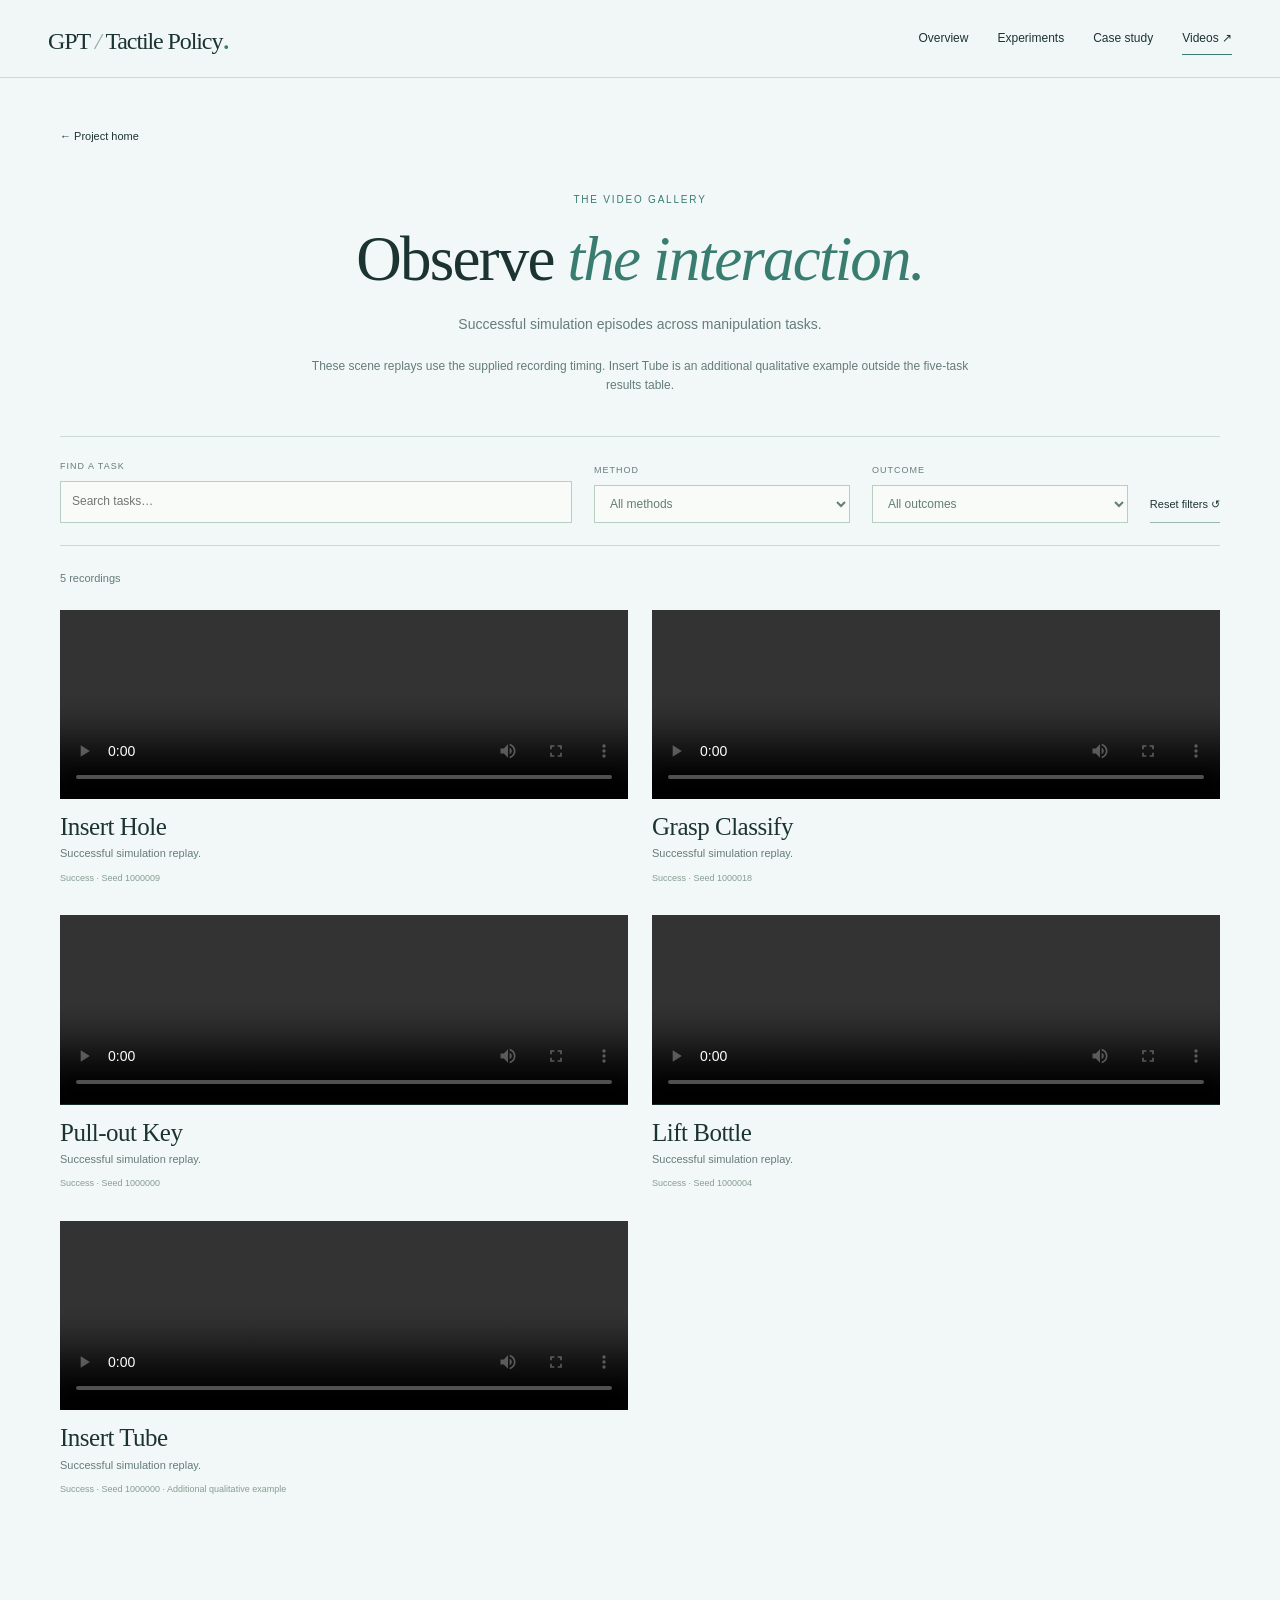
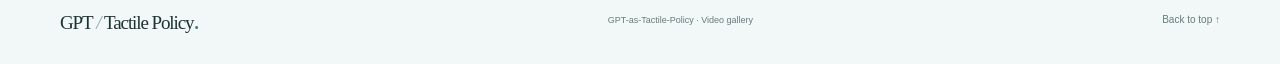
==== gallery.html @ 3619a47b "Add five successful simulation recordings to the project website Show original H.264 scene, close-up" ====
<!doctype html>
<html lang="en"><head><meta charset="utf-8"><meta name="viewport" content="width=device-width,initial-scale=1"><title>Video Gallery · GPT-as-Tactile-Policy</title><meta name="description" content="Successful simulation recordings for GPT-as-Tactile-Policy, including insertion, extraction, lifting, and classification tasks."><meta name="theme-color" content="#eef5f5"><link rel="icon" href="assets/favicon.svg" type="image/svg+xml"><link rel="stylesheet" href="styles.css"><script defer src="project-data.js"></script><script defer src="site.js"></script></head>
<body><a class="skip" href="#main">Skip to content</a><header class="site-header"><a class="wordmark" href="index.html">GPT<span> / </span>Tactile Policy<span class="wordmark-dot">.</span></a><nav aria-label="Main navigation"><a href="index.html#method">Overview</a><a href="index.html#experiments">Experiments</a><a href="index.html#case-study">Case study</a><a href="gallery.html" aria-current="page">Videos ↗</a></nav></header>
<main id="main" class="wrap gallery-main"><a class="text-link" href="index.html">← Project home</a><div class="section-heading"><span class="section-number">The video gallery</span><h1>Observe <em>the interaction.</em></h1><p>Successful simulation episodes across manipulation tasks.</p></div><p class="gallery-note">These scene replays use the supplied recording timing. Insert Tube is an additional qualitative example outside the five-task results table.</p><form class="gallery-filters" role="search" id="gallery-form"><label>Find a task<input type="search" id="gallery-search" placeholder="Search tasks…" autocomplete="off"></label><label>Method<select id="gallery-method"><option value="all">All methods</option></select></label><label>Outcome<select id="gallery-outcome"><option value="all">All outcomes</option><option value="success">Success</option><option value="failure">Failure</option></select></label><button type="reset" class="reset-button">Reset filters ↺</button></form><div class="gallery-count" id="gallery-count" role="status" aria-live="polite"></div><div id="recording-grid" class="recording-grid"></div><p class="empty-state" id="gallery-empty" hidden>No tasks or recordings match these filters.</p></main>
<footer class="wrap footer"><a class="wordmark" href="index.html">GPT<span> / </span>Tactile Policy<span class="wordmark-dot">.</span></a><p>GPT-as-Tactile-Policy · Video gallery</p><a href="#main">Back to top ↑</a></footer></body></html>
---- styles.css ----
@charset "UTF-8";
:root{--paper:#f2f7f7;--white:#fcfdfb;--ink:#1c3431;--muted:#657d79;--green:#397d70;--line:#cad9d5;--soft:#e5efec;--copper:#af704e;--serif:Georgia,'Times New Roman',serif;--sans:Arial,Helvetica,sans-serif}
*{box-sizing:border-box}html{scroll-behavior:smooth;scroll-padding-top:95px}body{margin:0;background:var(--paper);color:var(--ink);font-family:var(--sans);font-size:15px;line-height:1.65;-webkit-font-smoothing:antialiased}a{color:inherit;text-decoration:none}button,input,select{font:inherit;color:inherit}button,a,input,select{-webkit-tap-highlight-color:transparent}button{cursor:pointer}button:disabled{cursor:default}button:focus-visible,a:focus-visible,input:focus-visible,select:focus-visible,[tabindex]:focus-visible{outline:2px solid var(--green);outline-offset:5px}a[aria-disabled=true]{cursor:default}img,video{display:block;max-width:100%;height:auto}video{width:100%;background:#142b28}p,h1,h2,h3,figure{margin:0}button{border-radius:0}::selection{background:#c5ded5;color:#183d33}[hidden]{display:none!important}.wrap{width:min(1160px,calc(100% - 96px));margin-inline:auto}.skip{position:fixed;left:20px;top:-80px;padding:10px 20px;background:var(--ink);color:white;z-index:99}.skip:focus{top:10px}.sr-only{position:absolute;width:1px;height:1px;padding:0;margin:-1px;overflow:hidden;clip:rect(0,0,0,0);white-space:nowrap;border:0}
.site-header{height:78px;padding:0 48px;display:flex;align-items:center;justify-content:space-between;border-bottom:1px solid var(--line);background:rgba(242,247,247,.96);position:relative;z-index:10;gap:24px}.wordmark{font-family:var(--serif);font-size:24px;letter-spacing:-1.1px;line-height:1.1;white-space:nowrap}.wordmark>span:first-child{font-style:italic;color:#91aaa3}.wordmark-dot{color:var(--green);font-size:32px}.site-header nav{display:flex;align-items:center;gap:29px;font-size:12px}.site-header nav a{padding:9px 0;position:relative}.site-header nav a:after{content:'';position:absolute;left:0;bottom:2px;height:1px;width:0;background:var(--green);transition:width .2s}.site-header nav a:hover:after,.site-header nav a[aria-current]:after{width:100%}
.hero{text-align:center;padding:80px 0 53px}.eyebrow,.section-number,.figure-corner,.view-label{font-size:10px;text-transform:uppercase;letter-spacing:1.8px;font-weight:400}.eyebrow{display:flex;align-items:center;justify-content:center;gap:14px;color:var(--muted)}.small-line{height:1px;width:25px;background:#a2bdb4}.hero h1{font-family:var(--serif);font-size:clamp(45px,7.2vw,96px);letter-spacing:-5.5px;line-height:1.07;font-weight:400;margin:26px -20px 22px}.hero h1>span{color:var(--green);font-style:italic}.hero-subtitle{font-family:var(--serif);font-size:clamp(27px,3vw,38px);line-height:1.2;letter-spacing:-.9px}.hero-description{max-width:650px;margin:22px auto 0;color:var(--muted);font-size:15px;line-height:1.75}.paper-meta{margin:25px auto 24px;font-size:12px;color:var(--muted)}.paper-meta p+p{font-size:11px;opacity:.85;margin-top:2px}.resource-links{display:flex;gap:10px;justify-content:center;flex-wrap:wrap}.resource{border:1px solid #aac0b9;display:inline-flex;align-items:center;justify-content:center;gap:9px;min-height:39px;padding:7px 16px;font-size:12px;background:transparent;transition:background .2s}.resource[href]:hover{background:#dcebe4}.resource[aria-disabled=true]{border-color:#cbd8d3;color:#748982}.resource small{font-size:9px;letter-spacing:.15px}.resource-links .resource[href]{background:var(--ink);border-color:var(--ink);color:#fff}.resource-links .resource[href]:hover{background:var(--green)}.draft-note{color:#879994;font-size:10px;margin-top:21px}
.section{padding-top:85px;padding-bottom:85px}.section-heading{text-align:center;margin-bottom:40px}.section-number{color:var(--green);display:block}.section-heading h2,.section-heading h1,h2{font-family:var(--serif);font-weight:400;letter-spacing:-1.8px;font-size:50px;line-height:1.13}.section-heading h2,.section-heading h1{margin-top:16px}.section-heading em,h2 em{color:var(--green);font-weight:400}.section-heading>p{font-size:14px;color:var(--muted);margin:18px auto 0;max-width:640px}.method-section{padding-top:40px;padding-bottom:72px}.method-section>.section-heading{padding-top:48px;border-top:1px solid var(--line)}
.concept-tabs{display:flex;justify-content:center;gap:0;margin:0 auto 25px}.concept-tabs button{font-size:10px;letter-spacing:.7px;display:flex;align-items:center;gap:12px;background:transparent;border:0;border-bottom:1px solid var(--line);padding:13px 24px;color:#879d97}.concept-tabs button span{font-size:12px;letter-spacing:0;color:var(--muted)}.concept-tabs button[aria-selected=true]{border-bottom:2px solid var(--green);color:var(--green)}.concept-tabs button[aria-selected=true] span{color:var(--ink)}.method-figure{border:1px solid var(--line);background:#f1f6f5;padding:24px 20px 12px;overflow:hidden}.figure-corner{display:flex;justify-content:space-between;padding:0 12px;letter-spacing:1.3px;font-size:9px;color:var(--muted)}.figure-corner span{letter-spacing:.2px;text-transform:none}.loop-diagram{display:block;width:100%;height:auto;margin-top:10px}.loop-diagram text{font-family:var(--sans);fill:var(--ink)}.loop-diagram .svg-kicker{font-size:10px;letter-spacing:1px;fill:#657d79}.loop-diagram .svg-title{font-size:19px}.loop-diagram .svg-text{font-size:14px;fill:#47746d}.loop-diagram .svg-small{font-size:12px;fill:#78908a}.loop-diagram .svg-model{font-family:var(--serif);font-size:29px;letter-spacing:-.5px}.diagram-part{transition:opacity .25s}.method-figure[data-highlight] .diagram-part{opacity:.33}.method-figure[data-highlight="0"] [data-part="0"],.method-figure[data-highlight="1"] [data-part="1"],.method-figure[data-highlight="2"] [data-part="2"]{opacity:1}.concept-explanation{display:grid;grid-template-columns:220px 1fr;gap:30px;border-bottom:1px solid var(--line);padding:22px 12px 25px;min-height:99px}.concept-explanation>span{font-family:var(--serif);font-size:22px;line-height:1.3}.concept-explanation p{font-size:13px;color:var(--muted);max-width:710px}.abstract-row{display:grid;grid-template-columns:220px 1fr;gap:30px;padding:35px 12px 0}.abstract-row h3{font-size:12px;letter-spacing:.5px;font-weight:400}.abstract-row p{font-size:14px;line-height:1.85;color:var(--muted);max-width:780px}.uploaded-figure{margin-top:35px}.uploaded-figure img{width:100%;border:1px solid var(--line)}.uploaded-figure figcaption{font-size:12px;color:var(--muted);margin-top:10px}
.film-section{background:#e3eeeb;border-top:1px solid var(--line);border-bottom:1px solid var(--line);padding:42px 0 50px}.film-header{display:flex;align-items:center;gap:24px;margin-bottom:25px;flex-wrap:wrap}.film-header h2{font-size:30px;letter-spacing:-.8px;flex:1}.pending-label{font-size:10px;color:var(--muted)}.media-slot{position:relative;overflow:hidden;min-width:0;width:100%}.teaser{aspect-ratio:2.62;background:#173e37;color:#e0ece7;display:flex;justify-content:center;align-items:center;min-height:260px}.film-art{position:absolute;inset:0;overflow:hidden;background:linear-gradient(105deg,rgba(13,44,38,.5),transparent 60%)}.film-art:before,.film-art:after{content:'';position:absolute;left:60%;top:0;width:1px;height:100%;background:rgba(158,190,179,.14)}.film-art:after{left:0;top:52%;width:100%;height:1px}.orbit{position:absolute;left:60%;top:52%;border:1px solid rgba(169,196,185,.25);border-radius:50%;width:230px;height:230px;transform:translate(-50%,-50%) rotate(-30deg)}.orbit-two{width:510px;height:285px}.orbit-three{width:810px;height:370px}.contact-point{position:absolute;left:60%;top:52%;width:9px;height:9px;background:#b9d0b8;border-radius:50%;box-shadow:0 0 0 7px #b9d0b817}.coordinate{position:absolute;color:#9cb9ad;font-family:var(--serif);font-style:italic;font-size:14px}.coordinate-x{left:95%;top:53%}.coordinate-y{left:61%;top:8%}.media-caption{position:relative;text-align:left;margin-right:auto;padding:45px 55px;max-width:420px}.play-outline{display:inline-flex;align-items:center;justify-content:center;width:46px;height:46px;border:1px solid #7a9b8e;border-radius:50%;font-size:22px;font-weight:400}.media-caption strong{display:block;font-family:var(--serif);font-weight:400;font-size:39px;letter-spacing:-1px;line-height:1.1;margin-top:23px}.media-caption p{font-size:12px;max-width:260px;color:#b0c6bc;margin-top:11px}.media-caption small{font-size:9px;color:#7f9f90;display:block;margin-top:20px}.film-bottom{position:absolute;right:30px;bottom:23px;font-size:9px;letter-spacing:2px;color:#b0c6bc;display:flex;gap:15px}.film-bottom i{font-style:normal;color:#719989}.media-slot.has-video{background:transparent;aspect-ratio:auto;display:block;min-height:0}.media-meta{font-size:11px;color:var(--muted);padding:10px 0}
.results-top{display:flex;align-items:center;justify-content:space-between;gap:20px;margin-top:10px;margin-bottom:17px}.results-top h3,.tasks-heading h3{font-family:var(--serif);font-size:24px;font-weight:400;letter-spacing:-.6px}.table-scroll{width:100%;overflow-x:auto;border-top:1px solid var(--ink);border-bottom:1px solid var(--line)}table{width:100%;border-collapse:collapse;min-width:940px;font-size:11px;text-align:center}th,td{padding:18px 10px;border-bottom:1px solid var(--line);line-height:1.5}thead th{font-size:10px;font-weight:400;color:var(--muted);vertical-align:bottom;background:#eaf2ef}tbody tr:last-child td,tbody tr:last-child th{border-bottom:0}thead th:first-child,tbody th{text-align:left;min-width:195px;padding-left:18px}tbody th{font-size:12px;font-weight:400}tbody tr.ours{background:#e0ede5}tbody tr.ours th{font-weight:600}td{color:#83978f}td.has-result{color:var(--ink)}.table-note{font-size:10px;color:var(--muted);margin:15px 0 0;line-height:1.7;max-width:850px}.protocol{display:grid;grid-template-columns:repeat(3,1fr);margin:28px 0 48px;padding:17px 0;border-block:1px solid var(--line);gap:25px}.protocol>div+div{border-left:1px solid var(--line);padding-left:25px}.protocol span{font-size:9px;color:var(--muted);text-transform:uppercase;letter-spacing:1px}.protocol p{font-size:12px;margin-top:4px}.tasks-heading{display:flex;justify-content:space-between;align-items:center;gap:20px;margin-bottom:22px}.text-link{font-size:11px;display:inline-block}.text-link span{margin-left:6px}.text-link:hover{color:var(--green)}.task-grid{display:grid;grid-template-columns:repeat(4,1fr);gap:25px 18px}.task-item{min-width:0}.task-art{aspect-ratio:1.65;border:1px solid #c6d7d0;background:#e8f0ed;position:relative;display:flex;align-items:center;justify-content:center;overflow:hidden}.task-art:before{content:'';position:absolute;inset:0;background-image:linear-gradient(#b8cec51f 1px,transparent 1px),linear-gradient(90deg,#b8cec51f 1px,transparent 1px);background-size:25px 25px}.task-item:nth-child(3n+2) .task-art{background:#e8eeee}.task-item:nth-child(3n) .task-art{background:#edf0e7}.task-art svg{position:relative;width:55%;height:65%;stroke:#6d9283;fill:none;stroke-width:1.6;stroke-linecap:round;stroke-linejoin:round}.task-number{position:absolute;left:12px;top:8px;font-size:9px;color:#7d9990}.task-media-note{position:absolute;right:10px;bottom:7px;font-size:8px;color:#81988f;letter-spacing:.4px}.task-item h4{font-size:12px;font-weight:400;margin:11px 0 2px}.task-item p{font-size:9px;color:var(--muted)}.task-item:hover .task-art{border-color:var(--green)}
.case-section{background:#e8f0ef;border-block:1px solid var(--line);padding:78px 0}.case-layout{display:grid;grid-template-columns:1.45fr 1fr;gap:50px;align-items:center}.case-layout>*{min-width:0}.case-video{aspect-ratio:1.65;background:#d7e5df;border:1px solid #b7ccc2;min-height:280px;display:flex;align-items:flex-end}.view-label{position:absolute;top:15px;left:20px;font-size:8px;letter-spacing:1.3px;color:#698a7d}.insertion-art{position:absolute;inset:0}.insertion-part{position:absolute;width:23px;height:110px;background:#9ab4a8;border:1px solid #698f7e;top:45px;left:calc(50% - 12px);transform:rotate(5deg);transform-origin:bottom}.insertion-part:before{content:'';position:absolute;width:65px;height:11px;border:1px solid #698f7e;background:#b3c9bc;top:0;left:-22px}.insertion-base{position:absolute;left:calc(50% - 73px);top:170px;width:146px;height:53px;border:1px solid #779988;background:#bacfc2;transform:skewY(-8deg)}.insertion-base span{display:block;position:absolute;width:39px;height:18px;left:55px;top:10px;border:1px solid #698f7e;border-radius:50%;background:#7fa18f}.insertion-guide{position:absolute;width:1px;height:116px;border-left:1px dashed #789f87;left:50%;top:130px}.case-video-caption{display:flex;align-items:center;gap:15px;padding:23px;position:relative;background:linear-gradient(transparent,#d7e5df 30%);width:100%}.case-video-caption .play-outline{width:34px;height:34px;font-size:15px;border-color:#94b2a1}.case-video-caption p{font-family:var(--serif);font-size:21px;line-height:1.3;letter-spacing:-.4px}.case-video-caption small{display:block;font-family:var(--sans);font-size:9px;letter-spacing:0;margin-top:5px;color:#698a7d}.case-context h3{font-family:var(--serif);font-size:32px;line-height:1.2;font-weight:400;letter-spacing:-.7px;margin:15px 0}.case-context>p{font-size:12px;line-height:1.9;color:var(--muted)}.case-facts{display:grid;grid-template-columns:95px 1fr;gap:9px 10px;margin-top:22px;padding-top:17px;border-top:1px solid var(--line);font-size:10px}.case-facts>span{color:var(--muted)}.stage-tabs{display:grid;grid-template-columns:repeat(6,1fr);margin-top:45px;border-bottom:1px solid #b8cec4}.stage-tabs button{display:flex;flex-direction:column;gap:7px;align-items:flex-start;padding:14px 8px 17px;border:0;border-bottom:2px solid transparent;background:transparent;text-align:left;font-size:10px;line-height:1.3;color:#81978d}.stage-tabs button>span{font-size:9px}.stage-tabs button[aria-selected=true]{border-bottom-color:var(--green);color:var(--ink)}.stage-tabs button:hover{background:#e0ebe5}.stage-panel{display:grid;grid-template-columns:1.25fr 1fr;gap:60px;align-items:start;padding:30px 0 10px;min-height:245px}.stage-narrative h3{font-family:var(--serif);font-size:27px;line-height:1.2;letter-spacing:-.5px;font-weight:400;margin:11px 0 13px}.stage-narrative>p{font-size:12px;color:var(--muted);line-height:1.8}.stage-narrative .stage-disclaimer{font-size:9px;margin-top:20px;color:#80958d}.marker-slot{position:relative;padding:35px 20px 15px;text-align:center;border:1px solid #c6d7cf;min-height:192px}.marker-pair{display:flex;gap:18px;justify-content:center;margin:5px 0 13px}.marker-pad{width:95px;height:63px;display:block;border:1px solid #b2cbbd;border-radius:23px;background-image:radial-gradient(#89a895 1px,transparent 1px);background-size:11px 11px;background-position:8px 8px;opacity:.65}.marker-slot p{font-size:10px;color:var(--muted)}.marker-slot small{font-size:8px;color:#82998d}.marker-slot img{max-height:180px;margin:0 auto 12px;object-fit:contain}.figure-note{font-size:10px;color:#81968d;text-align:center;border-top:1px solid var(--line);padding-top:20px;margin-top:20px}
.analysis-section{padding-top:78px;padding-bottom:80px}.analysis-row{display:grid;grid-template-columns:40px 190px 1fr 130px;gap:20px;align-items:center;border-top:1px solid var(--line);padding:26px 8px}.analysis-row:last-child{border-bottom:1px solid var(--line)}.analysis-row>span{font-size:10px;color:#8ba399}.analysis-row h3{font-family:var(--serif);font-size:25px;line-height:1.2;font-weight:400;letter-spacing:-.5px}.analysis-row p{font-size:12px;color:var(--muted)}.analysis-row small{font-size:9px;color:#8ba399;text-align:right}.resources-section{border-block:1px solid var(--line);padding:62px 0;background:#e7eeea}.resources-layout{display:grid;grid-template-columns:1fr 1fr;gap:70px;align-items:center}.resources-layout h2{margin:18px 0 27px;font-size:44px}.resource-links-left{justify-content:flex-start}.resource-links-left .resource{font-size:10px;padding:6px 10px;gap:6px}.citation{min-width:0;border:1px solid #becfc4;padding:23px 25px;background:#f0f5f0}.citation>div{display:flex;justify-content:space-between;align-items:center;gap:10px}.citation h3{font-family:var(--serif);font-size:23px;font-weight:400}.citation button{border:1px solid #b9cbbf;padding:5px 8px;background:transparent;font-size:9px}.citation button:disabled{color:#8ba194;border-color:#d1ddd3}.citation pre{font-size:10px;line-height:1.9;color:#779183;white-space:pre-wrap;overflow-wrap:anywhere;margin:24px 0 3px}.citation p{font-size:10px;color:var(--muted)}.footer{padding-top:30px;padding-bottom:30px;display:flex;justify-content:space-between;align-items:center;gap:25px}.footer .wordmark{font-size:19px}.footer .wordmark-dot{font-size:25px}.footer p{font-size:9px;color:var(--muted)}.footer>a:last-child{font-size:10px;color:var(--muted)}
.gallery-main{padding:45px 0 80px;min-height:80vh}.gallery-main>.section-heading{margin-top:44px;margin-bottom:20px}.gallery-main h1{font-size:63px}.gallery-note{font-size:12px;max-width:660px;text-align:center;margin:0 auto 40px;color:var(--muted)}.gallery-filters{border-block:1px solid var(--line);display:grid;grid-template-columns:2fr 1fr 1fr auto;gap:22px;align-items:end;padding:22px 0}.gallery-filters label{font-size:9px;text-transform:uppercase;letter-spacing:1px;color:var(--muted)}.gallery-filters input,.gallery-filters select{display:block;width:100%;min-width:0;padding:10px 11px;border:1px solid #b9cec3;background:#f8fbf7;font-size:12px;margin-top:7px;letter-spacing:0;text-transform:none;border-radius:0}.gallery-filters select:disabled{color:#8a9f95}.reset-button{background:transparent;border:0;border-bottom:1px solid #9ab8a7;padding:9px 0;font-size:11px;white-space:nowrap}.gallery-count{font-size:11px;color:var(--muted);margin:23px 0}.recording-grid{display:grid;grid-template-columns:repeat(2,minmax(0,1fr));gap:30px 24px}.recording-item{min-width:0}.recording-item .task-art{aspect-ratio:1.6}.recording-item .task-art svg{width:45%}.recording-item h2{font-family:var(--serif);font-size:25px;letter-spacing:-.5px;margin:14px 0 3px}.recording-item p{font-size:11px;color:var(--muted)}.recording-item .recording-meta{font-size:9px;margin-top:8px;color:#869e91}.recording-item video{aspect-ratio:1.6;object-fit:contain}.recording-item a{font-size:10px;color:var(--green)}.empty-state{padding:60px 0;text-align:center;color:var(--muted);font-size:14px}
@media(min-width:1500px){.hero{padding-top:90px}.hero h1{font-size:100px}.hero-description{font-size:16px}}
@media(max-width:1000px){.wrap{width:calc(100% - 64px)}.site-header{padding-inline:32px}.hero h1{letter-spacing:-3px}.concept-explanation,.abstract-row{grid-template-columns:170px 1fr;gap:25px}.case-layout{gap:30px}.case-context h3{font-size:27px}.case-facts{grid-template-columns:80px 1fr}.analysis-row{grid-template-columns:25px 150px 1fr 100px;gap:14px}.resources-layout{gap:40px}.resource-links-left{gap:7px}.task-grid{gap:22px 13px}.footer p{max-width:260px}.recording-grid{grid-template-columns:repeat(2,minmax(0,1fr))}}
@media(max-width:700px){html{scroll-padding-top:20px}.wrap{width:calc(100% - 40px)}.site-header{padding:17px 20px;height:auto;min-height:85px;flex-direction:column;gap:12px}.wordmark{font-size:22px}.site-header nav{gap:23px;font-size:10px}.site-header nav a{padding:3px 0}.hero{padding:49px 0 37px}.eyebrow{font-size:8px;letter-spacing:1.1px;gap:10px}.small-line{width:15px}.hero h1{font-size:clamp(28px,7.6vw,53px);letter-spacing:-1.8px;line-height:1.14;margin:23px -6px 22px;white-space:nowrap}.hero-subtitle{font-size:28px;letter-spacing:-.7px}.hero-description{font-size:12px;line-height:1.8;margin-top:18px;padding-inline:10px}.paper-meta{margin:20px 0;font-size:10px}.paper-meta p+p{font-size:9px}.resource-links{gap:7px}.resource{font-size:10px;padding:6px 10px;min-height:35px;gap:6px}.resource small{font-size:8px}.draft-note{font-size:8px;max-width:285px;margin:18px auto 0}.method-section{padding-top:15px;padding-bottom:42px}.method-section>.section-heading{padding-top:33px}.section-heading{margin-bottom:28px}.section-heading h2,.section-heading h1,h2{font-size:34px;letter-spacing:-1.2px;line-height:1.15}.section-heading>p{font-size:12px;line-height:1.7;margin-top:15px}.section-number{font-size:8px;letter-spacing:1.5px}.concept-tabs{margin-bottom:17px;width:100%}.concept-tabs button{padding:10px 5px;flex:1;gap:5px;justify-content:center;font-size:8px}.concept-tabs button span{font-size:9px;white-space:nowrap}.method-figure{padding:13px 5px 10px}.figure-corner{font-size:7px;padding:0 6px;letter-spacing:.6px}.figure-corner span{font-size:6px}.loop-diagram{margin-top:14px}.concept-explanation{grid-template-columns:1fr;gap:9px;padding:19px 2px;min-height:133px}.concept-explanation>span{font-size:23px}.concept-explanation p{font-size:11px;line-height:1.8}.abstract-row{grid-template-columns:1fr;gap:13px;padding:23px 2px 0}.abstract-row h3{font-size:10px}.abstract-row p{font-size:12px;line-height:1.9}.film-section{padding:29px 0 30px}.film-header{gap:9px 15px;margin-bottom:18px}.film-header h2{font-size:26px;flex-basis:100%;order:2;letter-spacing:-.7px}.film-header .pending-label{font-size:8px;margin-left:auto}.teaser{min-height:275px;aspect-ratio:auto}.media-caption{padding:27px;max-width:290px}.media-caption strong{font-size:33px;margin-top:18px}.media-caption p{font-size:10px;max-width:190px}.media-caption small{font-size:8px;margin-top:15px}.media-caption .play-outline{width:35px;height:35px;font-size:18px}.film-bottom{right:20px;bottom:14px;font-size:7px;gap:8px}.orbit-one{width:150px;height:150px}.orbit-two{width:360px;height:180px}.orbit-three{width:540px;height:280px}.section{padding-top:49px;padding-bottom:49px}.results-top{align-items:flex-start;flex-direction:column;gap:7px;margin-bottom:14px}.results-top h3,.tasks-heading h3{font-size:23px}.pending-label{font-size:9px}.table-note{font-size:9px;line-height:1.8}.protocol{grid-template-columns:1fr;margin:22px 0 32px;padding:13px 0;gap:10px}.protocol>div{display:grid;grid-template-columns:130px 1fr;align-items:baseline}.protocol>div+div{border:0;padding-left:0}.protocol span{font-size:8px;letter-spacing:.6px}.protocol p{font-size:10px;margin:0}.tasks-heading{align-items:baseline;gap:12px}.tasks-heading .text-link{font-size:9px}.task-grid{grid-template-columns:repeat(2,minmax(0,1fr));gap:21px 13px}.task-art{aspect-ratio:1.45}.task-art svg{width:65%}.task-number{font-size:8px;left:8px;top:5px}.task-media-note{font-size:6px;right:7px;bottom:5px}.task-item h4{font-size:11px}.task-item p{font-size:8px}.case-section{padding:47px 0 39px}.case-layout{grid-template-columns:1fr;gap:26px}.case-video{min-height:250px;aspect-ratio:1.45}.case-context h3{font-size:28px;margin:9px 0 12px}.case-context>p{font-size:11px}.case-facts{font-size:9px;margin-top:17px;padding-top:13px;grid-template-columns:90px 1fr}.stage-tabs{grid-template-columns:repeat(3,1fr);margin-top:26px;gap:0}.stage-tabs button{font-size:9px;min-height:65px;padding:10px 7px;gap:5px;border-bottom:1px solid var(--line)}.stage-tabs button[aria-selected=true]{border-bottom:2px solid var(--green)}.stage-tabs button>span{font-size:8px}.stage-panel{grid-template-columns:1fr;gap:22px;min-height:440px;padding:23px 0 10px}.stage-narrative h3{font-size:26px}.stage-narrative>p{font-size:11px}.stage-narrative .stage-disclaimer{margin-top:14px;font-size:8px}.marker-slot{min-height:178px;padding-top:32px}.figure-note{font-size:8px;line-height:1.7;margin-top:15px}.analysis-row{grid-template-columns:20px 1fr;gap:10px 14px;padding:22px 0}.analysis-row h3{font-size:25px}.analysis-row p{grid-column:2;font-size:11px}.analysis-row small{grid-column:2;text-align:left;font-size:8px}.resources-section{padding:39px 0}.resources-layout{grid-template-columns:1fr;gap:30px}.resources-layout h2{font-size:38px;margin:13px 0 22px}.citation{padding:20px}.footer{flex-wrap:wrap;padding:25px 0;gap:12px}.footer .wordmark{font-size:18px}.footer p{font-size:8px;order:3;flex-basis:100%;max-width:none}.footer>a:last-child{margin-left:auto;font-size:9px}.gallery-main{padding-top:25px}.gallery-main>.section-heading{margin-top:35px}.gallery-main h1{font-size:38px}.gallery-note{font-size:10px;margin-bottom:25px}.gallery-filters{grid-template-columns:1fr 1fr;gap:15px 12px;padding:18px 0}.gallery-filters label:first-child{grid-column:1/-1}.gallery-filters label{font-size:8px}.gallery-filters input,.gallery-filters select{font-size:11px}.reset-button{grid-column:1/-1;justify-self:start;font-size:10px}.recording-grid{grid-template-columns:repeat(2,minmax(0,1fr));gap:25px 13px}.recording-item h2{font-size:21px;line-height:1.2}.recording-item p{font-size:9px}.recording-item .recording-meta{font-size:8px}.recording-item .task-art{aspect-ratio:1.3}.recording-item .task-art svg{width:65%}.gallery-count{font-size:10px}}
.hero{padding-top:58px;padding-bottom:40px}.hero h1{font-size:clamp(45px,6.7vw,90px);margin-top:22px;margin-bottom:21px}.manuscript-title{max-width:980px;margin-inline:auto;font-size:32px;line-height:1.25;letter-spacing:-.7px}.hero-description{font-size:14px;max-width:720px;margin-top:17px}.paper-meta{font-size:12px;margin:20px auto;max-width:1000px}.paper-meta .correspondence{font-size:9px;margin-top:7px}.headline-results{display:grid;grid-template-columns:repeat(3,1fr);max-width:850px;margin:32px auto 0;border-top:1px solid var(--line);padding-top:24px}.headline-results>div{min-width:0}.headline-results>div+div{border-left:1px solid var(--line)}.headline-results strong{font-family:var(--serif);font-size:44px;line-height:1.1;font-weight:400;letter-spacing:-1.8px;color:var(--green);display:block}.headline-results span{font-size:11px;display:block;margin-top:8px}.headline-results small{font-size:9px;color:var(--muted);display:block;margin-top:3px}.abstract-row p{font-size:13px}.method-details{display:grid;grid-template-columns:1fr 1fr;gap:55px;border-top:1px solid var(--line);margin-top:40px;padding-top:32px}.method-details h3,.observation-details h3{font-family:var(--serif);font-size:29px;font-weight:400;line-height:1.2;letter-spacing:-.7px;margin:14px 0}.method-details p{font-size:12px;line-height:1.85;color:var(--muted)}.method-details p+p{margin-top:12px}.method-equation{font-family:var(--serif);font-size:18px;line-height:1.4;margin-top:21px;border-top:1px solid var(--line);padding-top:16px;color:var(--green)}.observation-details{display:grid;grid-template-columns:repeat(3,1fr);gap:28px;margin-top:30px;border-block:1px solid var(--line);padding:21px 0}.observation-details h3{font-size:21px;margin:0 0 10px}.observation-details p{font-size:11px;color:var(--muted);line-height:1.8}.results-discussion{font-size:13px;line-height:1.9;color:var(--muted);max-width:940px;margin:0 auto 25px}.evaluation-settings{display:grid;grid-template-columns:repeat(2,1fr);gap:10px 25px;border-top:1px solid var(--line);padding-top:19px;margin-bottom:38px;font-size:10px;color:var(--muted)}.evaluation-settings span:before{content:'—';margin-right:9px;color:var(--green)}.evaluation-settings code{font-size:10px}.task-grid{grid-template-columns:repeat(5,minmax(0,1fr));gap:15px}.task-art{aspect-ratio:1.4}.task-item h4{font-size:12px}.task-item p{line-height:1.6;font-size:9px}.stage-tabs{grid-template-columns:repeat(3,1fr)}table{min-width:790px}.ablation-layout{display:grid;grid-template-columns:1.05fr 1fr;gap:60px;align-items:center;margin-bottom:35px}.ablation-chart{border:1px solid var(--line);padding:25px 28px;background:#eaf2ed}.chart-top{display:flex;justify-content:space-between;color:var(--muted);font-size:10px;margin-bottom:23px}.bar-row{margin-top:22px}.bar-row>div:first-child{display:flex;justify-content:space-between;align-items:baseline;gap:15px}.bar-row span{font-size:12px}.bar-row strong{font-family:var(--serif);font-size:26px;font-weight:400;color:var(--green)}.bar-track{height:15px;background:#d6e3da;margin-top:7px}.bar-track span{height:100%;display:block;background:var(--green)}.without-touch .bar-track span{background:#a58770}.without-touch strong{color:#937058}.bar-row small{font-size:9px;color:var(--muted);display:block;margin-top:5px}.ablation-chart>p{font-size:10px;color:var(--muted);margin-top:24px;padding-top:15px;border-top:1px solid var(--line)}.ablation-chart>p strong{font-weight:400;color:var(--green)}.ablation-description h3{font-family:var(--serif);font-size:31px;letter-spacing:-.8px;line-height:1.22;font-weight:400;margin-bottom:17px}.ablation-description p{font-size:12px;color:var(--muted);line-height:1.9}.ablation-description p+p{margin-top:14px}.behavior-comparison{display:grid;grid-template-columns:1fr 1fr;gap:55px;padding:30px 0;margin-bottom:25px;border-top:1px solid var(--line)}.behavior-comparison h3{font-family:var(--serif);font-size:26px;letter-spacing:-.5px;font-weight:400;line-height:1.25;margin:12px 0}.behavior-comparison p{font-size:12px;line-height:1.8;color:var(--muted)}
@media(max-width:1000px){.hero h1{font-size:65px;letter-spacing:-3px}.manuscript-title{font-size:29px}.method-details{gap:30px}.task-grid{grid-template-columns:repeat(3,minmax(0,1fr));gap:25px 18px}.ablation-layout{gap:30px}.ablation-description h3{font-size:27px}}
@media(max-width:700px){.hero{padding-top:38px;padding-bottom:32px}.hero h1{font-size:clamp(28px,9.1vw,53px);letter-spacing:-1.5px;margin:21px -6px 20px}.manuscript-title{font-size:24px;line-height:1.24;letter-spacing:-.6px}.hero-description{font-size:11px;padding:0;margin-top:15px}.paper-meta{font-size:10px;margin-top:17px;margin-bottom:18px;max-width:330px;line-height:1.8}.paper-meta p+p{font-size:9px}.paper-meta .correspondence{font-size:8px;margin-top:4px}.headline-results{margin-top:24px;padding-top:19px;gap:8px}.headline-results strong{font-size:30px;letter-spacing:-1.2px}.headline-results span{font-size:8px;line-height:1.5;margin-top:8px}.headline-results small{font-size:7px;line-height:1.6;max-width:100px;margin-inline:auto}.headline-results>div+div{padding-left:8px}.abstract-row p{font-size:11px}.method-details{grid-template-columns:1fr;gap:28px;margin-top:28px;padding-top:25px}.method-details h3{font-size:28px;margin:10px 0 14px}.method-details p{font-size:11px}.method-equation{font-size:17px;margin-top:17px;padding-top:14px}.observation-details{grid-template-columns:1fr;gap:20px;margin-top:24px}.observation-details h3{font-size:23px;margin-bottom:8px}.observation-details p{font-size:10px}.task-grid{grid-template-columns:repeat(2,minmax(0,1fr));gap:22px 13px}.task-item p{font-size:8px}.results-discussion{font-size:11px}.evaluation-settings{grid-template-columns:1fr;font-size:9px;gap:8px;margin-bottom:27px}.stage-tabs{grid-template-columns:repeat(3,1fr)}.stage-tabs button{min-height:58px}.ablation-layout{grid-template-columns:1fr;gap:26px}.ablation-chart{padding:22px}.ablation-description h3{font-size:29px}.ablation-description p{font-size:11px}.behavior-comparison{grid-template-columns:1fr;gap:24px;padding-top:25px}.behavior-comparison h3{font-size:26px}.behavior-comparison p{font-size:11px}.bar-row span{font-size:11px}.marker-slot p{font-size:9px}}
.abstract-section{border-top:1px solid var(--line);padding-top:44px;padding-bottom:38px}.abstract-section .section-heading{margin-bottom:25px}.abstract-section h2{font-size:42px;letter-spacing:-1.3px}.abstract-section>p{max-width:920px;margin:0 auto;color:var(--muted);font-size:14px;line-height:1.95;text-align:justify}.method-section{padding-top:26px;padding-bottom:53px}.method-section>.section-heading{padding-top:32px;margin-bottom:28px}.method-section .section-heading h2{font-size:46px}.paper-overview{background:#fff;border:1px solid var(--line);padding:20px 12px 15px;margin:0}.paper-overview img{width:100%;height:auto;border:0}.paper-overview figcaption{font-size:11px;color:var(--muted);padding:0 10px;margin-top:18px}.overview-desktop{display:block}.overview-mobile{display:none}.full-figure-link{display:block;width:fit-content;margin:14px auto 0;font-size:10px;color:var(--green)}.case-keyframes{margin:0;background:#fff;border:1px solid var(--line);padding:12px}.case-keyframes img{border:0;width:100%;height:auto}.case-keyframes figcaption{font-size:10px;line-height:1.7;margin-top:12px;padding-inline:4px}.case-video-slot{margin-top:18px}.hero{padding-bottom:45px}.hero .draft-note{margin-bottom:0}.table-note{margin-bottom:24px}.results-discussion{margin-top:23px;margin-bottom:32px}
@media(max-width:900px){.overview-desktop{display:none}.overview-mobile{display:grid;grid-template-columns:1fr;gap:25px;max-width:660px;margin:0 auto}.overview-mobile img{width:100%;border:0}.overview-mobile img+img{padding-top:23px;border-top:1px solid var(--line)}.overview-mobile img:last-child{max-width:500px;margin-inline:auto}.paper-overview{padding:20px 18px 16px}.paper-overview figcaption{border-top:1px solid var(--line);padding:15px 0 0}}
@media(max-width:700px){.hero{padding-bottom:32px}.abstract-section{padding-top:31px;padding-bottom:22px}.abstract-section h2{font-size:32px}.abstract-section .section-heading{margin-bottom:19px}.abstract-section>p{font-size:12px;line-height:1.9;text-align:left}.method-section{padding-top:18px;padding-bottom:33px}.method-section>.section-heading{padding-top:25px;margin-bottom:23px}.method-section .section-heading h2{font-size:34px}.paper-overview{padding:13px 10px 12px}.paper-overview figcaption{font-size:9px;line-height:1.7;margin-top:20px;padding-top:14px}.overview-mobile{gap:19px}.overview-mobile img+img{padding-top:19px}.full-figure-link{font-size:9px;margin-top:12px}.case-keyframes{padding:8px}.case-keyframes figcaption{font-size:8px;margin-top:9px}.results-discussion{margin-bottom:24px}.table-note{margin-bottom:21px}}
.success-videos-section{padding-top:45px;padding-bottom:55px;border-top:1px solid var(--line)}.success-videos-section .section-heading h2{font-size:44px}.success-videos-section .section-heading{margin-bottom:30px}.recording-item h3{font-family:var(--serif);font-size:25px;font-weight:400;letter-spacing:-.5px;line-height:1.3;margin:14px 0 5px}.recording-item video{aspect-ratio:3/1;object-fit:contain}.all-recordings-link{display:block;width:fit-content;margin:32px auto 0;color:var(--green)}.task-art.has-poster:before{display:none}.task-art.has-poster img{width:100%;height:100%;object-fit:cover}.task-art.has-poster .task-media-note{padding:2px 5px;background:#f2f7f7dd;color:var(--ink)}.case-video-slot .media-meta{font-size:10px;line-height:1.7}
@media(max-width:700px){.success-videos-section{padding-top:32px;padding-bottom:36px}.success-videos-section .section-heading h2{font-size:33px}.success-videos-section .recording-grid,.gallery-main .recording-grid{grid-template-columns:1fr;gap:28px}.recording-item h3{font-size:25px}.recording-item h2{font-size:25px}.recording-item p{font-size:11px}.recording-item .recording-meta{font-size:9px}.all-recordings-link{font-size:10px;margin-top:25px}}
.mobile-loop{display:none}
@media(max-width:700px){.hero h1{font-size:clamp(28px,9.1vw,53px);letter-spacing:-1.5px}}
@media(max-width:700px){.loop-diagram{display:none}.mobile-loop{display:block;padding:20px 15px 6px}.mobile-node{position:relative;border:1px solid #b9cbc6;background:#e7efed;padding:14px 18px;margin:0 0 25px}.mobile-node:not(.node-2):after{content:'↓';position:absolute;bottom:-25px;left:50%;font-size:16px;color:var(--green)}.mobile-node small{float:right;font-size:9px;color:#729487}.mobile-node strong{font-family:var(--serif);font-weight:400;font-size:23px;display:block;line-height:1.3;letter-spacing:-.5px}.mobile-node p{font-size:10px;color:var(--muted);margin-top:6px}.mobile-feedback{font-size:10px;color:var(--green);text-align:center;margin-top:-9px;padding:0 0 6px}.method-figure[data-highlight] .mobile-node{opacity:.4}.method-figure[data-highlight="0"] .node-0,.method-figure[data-highlight="1"] .node-1,.method-figure[data-highlight="2"] .node-2{opacity:1}}
@media(prefers-reduced-motion:reduce){html{scroll-behavior:auto}*,*:before,*:after{transition:none!important;animation:none!important}}

.case-video-slot.has-video video{aspect-ratio:3/1;object-fit:contain}
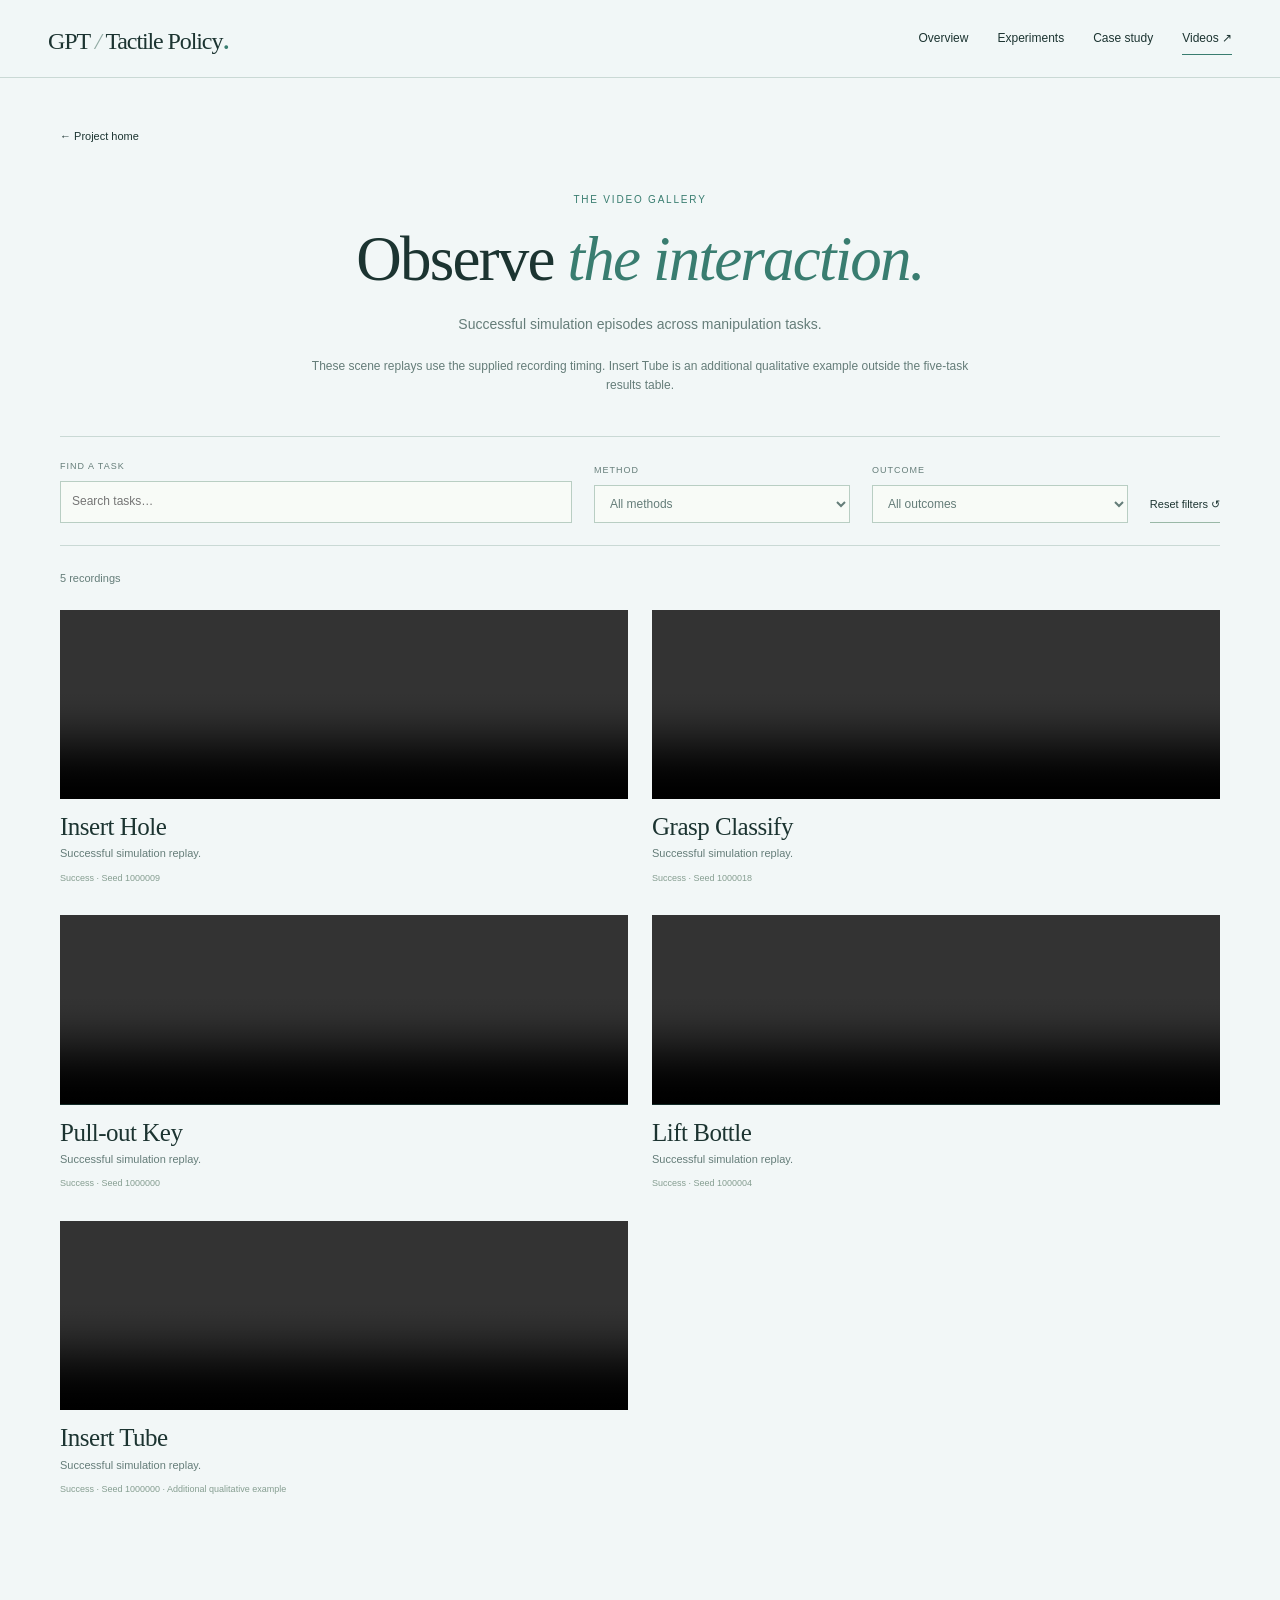
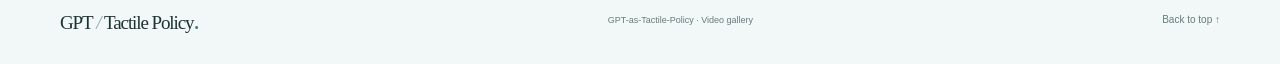
==== commit bdf4f946: "Version website assets to refresh cached video scripts Use content hashes in homepage and gallery as" ====
--- a/gallery.html
+++ b/gallery.html
@@ -1,5 +1,5 @@
 <!doctype html>
-<html lang="en"><head><meta charset="utf-8"><meta name="viewport" content="width=device-width,initial-scale=1"><title>Video Gallery · GPT-as-Tactile-Policy</title><meta name="description" content="Successful simulation recordings for GPT-as-Tactile-Policy, including insertion, extraction, lifting, and classification tasks."><meta name="theme-color" content="#eef5f5"><link rel="icon" href="assets/favicon.svg" type="image/svg+xml"><link rel="stylesheet" href="styles.css"><script defer src="project-data.js"></script><script defer src="site.js"></script></head>
+<html lang="en"><head><meta charset="utf-8"><meta name="viewport" content="width=device-width,initial-scale=1"><title>Video Gallery · GPT-as-Tactile-Policy</title><meta name="description" content="Successful simulation recordings for GPT-as-Tactile-Policy, including insertion, extraction, lifting, and classification tasks."><meta name="theme-color" content="#eef5f5"><link rel="icon" href="assets/favicon.svg" type="image/svg+xml"><link rel="stylesheet" href="styles.css?v=b3cca5917f5a"><script defer src="project-data.js?v=96a8d87bda4f"></script><script defer src="site.js?v=ababbb58439f"></script></head>
 <body><a class="skip" href="#main">Skip to content</a><header class="site-header"><a class="wordmark" href="index.html">GPT<span> / </span>Tactile Policy<span class="wordmark-dot">.</span></a><nav aria-label="Main navigation"><a href="index.html#method">Overview</a><a href="index.html#experiments">Experiments</a><a href="index.html#case-study">Case study</a><a href="gallery.html" aria-current="page">Videos ↗</a></nav></header>
 <main id="main" class="wrap gallery-main"><a class="text-link" href="index.html">← Project home</a><div class="section-heading"><span class="section-number">The video gallery</span><h1>Observe <em>the interaction.</em></h1><p>Successful simulation episodes across manipulation tasks.</p></div><p class="gallery-note">These scene replays use the supplied recording timing. Insert Tube is an additional qualitative example outside the five-task results table.</p><form class="gallery-filters" role="search" id="gallery-form"><label>Find a task<input type="search" id="gallery-search" placeholder="Search tasks…" autocomplete="off"></label><label>Method<select id="gallery-method"><option value="all">All methods</option></select></label><label>Outcome<select id="gallery-outcome"><option value="all">All outcomes</option><option value="success">Success</option><option value="failure">Failure</option></select></label><button type="reset" class="reset-button">Reset filters ↺</button></form><div class="gallery-count" id="gallery-count" role="status" aria-live="polite"></div><div id="recording-grid" class="recording-grid"></div><p class="empty-state" id="gallery-empty" hidden>No tasks or recordings match these filters.</p></main>
 <footer class="wrap footer"><a class="wordmark" href="index.html">GPT<span> / </span>Tactile Policy<span class="wordmark-dot">.</span></a><p>GPT-as-Tactile-Policy · Video gallery</p><a href="#main">Back to top ↑</a></footer></body></html>
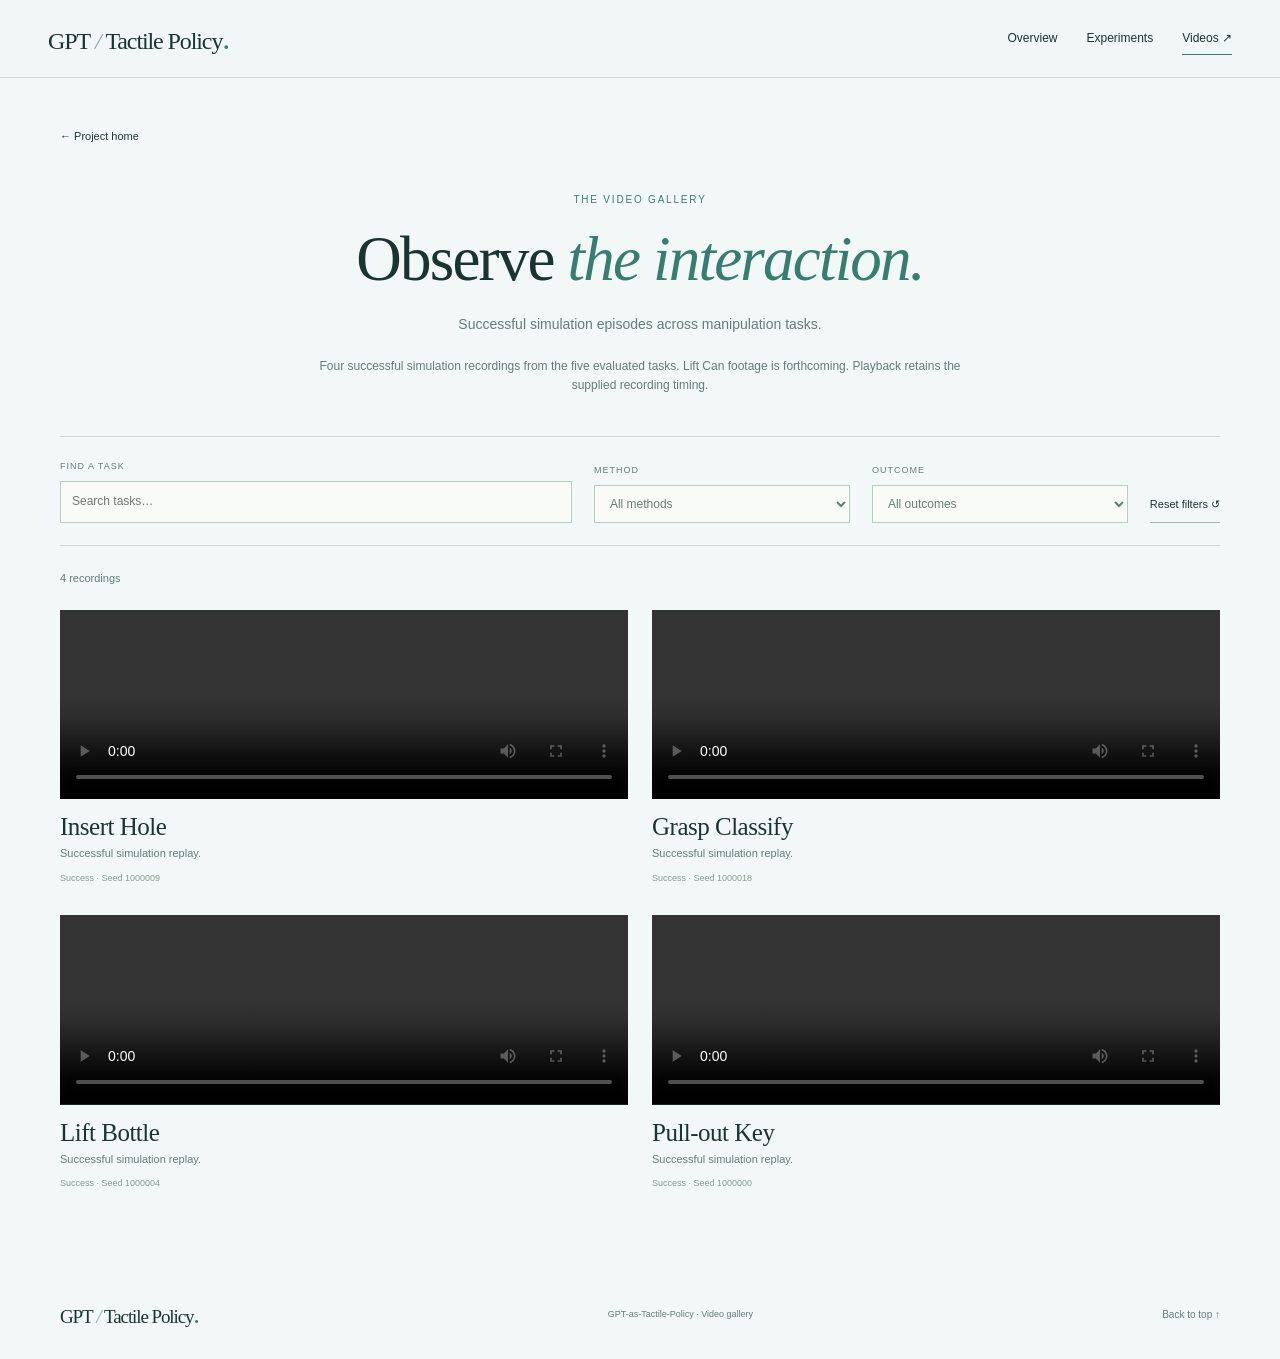
==== commit fd425700: "Consolidate task videos and withhold the unprovided Insert Hole case study Remove Insert Tube from p" ====
--- a/gallery.html
+++ b/gallery.html
@@ -1,5 +1,5 @@
 <!doctype html>
-<html lang="en"><head><meta charset="utf-8"><meta name="viewport" content="width=device-width,initial-scale=1"><title>Video Gallery · GPT-as-Tactile-Policy</title><meta name="description" content="Successful simulation recordings for GPT-as-Tactile-Policy, including insertion, extraction, lifting, and classification tasks."><meta name="theme-color" content="#eef5f5"><link rel="icon" href="assets/favicon.svg" type="image/svg+xml"><link rel="stylesheet" href="styles.css?v=b3cca5917f5a"><script defer src="project-data.js?v=96a8d87bda4f"></script><script defer src="site.js?v=ababbb58439f"></script></head>
-<body><a class="skip" href="#main">Skip to content</a><header class="site-header"><a class="wordmark" href="index.html">GPT<span> / </span>Tactile Policy<span class="wordmark-dot">.</span></a><nav aria-label="Main navigation"><a href="index.html#method">Overview</a><a href="index.html#experiments">Experiments</a><a href="index.html#case-study">Case study</a><a href="gallery.html" aria-current="page">Videos ↗</a></nav></header>
-<main id="main" class="wrap gallery-main"><a class="text-link" href="index.html">← Project home</a><div class="section-heading"><span class="section-number">The video gallery</span><h1>Observe <em>the interaction.</em></h1><p>Successful simulation episodes across manipulation tasks.</p></div><p class="gallery-note">These scene replays use the supplied recording timing. Insert Tube is an additional qualitative example outside the five-task results table.</p><form class="gallery-filters" role="search" id="gallery-form"><label>Find a task<input type="search" id="gallery-search" placeholder="Search tasks…" autocomplete="off"></label><label>Method<select id="gallery-method"><option value="all">All methods</option></select></label><label>Outcome<select id="gallery-outcome"><option value="all">All outcomes</option><option value="success">Success</option><option value="failure">Failure</option></select></label><button type="reset" class="reset-button">Reset filters ↺</button></form><div class="gallery-count" id="gallery-count" role="status" aria-live="polite"></div><div id="recording-grid" class="recording-grid"></div><p class="empty-state" id="gallery-empty" hidden>No tasks or recordings match these filters.</p></main>
+<html lang="en"><head><meta charset="utf-8"><meta name="viewport" content="width=device-width,initial-scale=1"><title>Video Gallery · GPT-as-Tactile-Policy</title><meta name="description" content="Successful simulation recordings for GPT-as-Tactile-Policy, including insertion, extraction, lifting, and classification tasks."><meta name="theme-color" content="#eef5f5"><link rel="icon" href="assets/favicon.svg" type="image/svg+xml"><link rel="stylesheet" href="styles.css?v=b9f318e41a21"><script defer src="project-data.js?v=2adfc75721f2"></script><script defer src="site.js?v=a13edfc4d5ea"></script></head>
+<body><a class="skip" href="#main">Skip to content</a><header class="site-header"><a class="wordmark" href="index.html">GPT<span> / </span>Tactile Policy<span class="wordmark-dot">.</span></a><nav aria-label="Main navigation"><a href="index.html#method">Overview</a><a href="index.html#experiments">Experiments</a><a href="gallery.html" aria-current="page">Videos ↗</a></nav></header>
+<main id="main" class="wrap gallery-main"><a class="text-link" href="index.html">← Project home</a><div class="section-heading"><span class="section-number">The video gallery</span><h1>Observe <em>the interaction.</em></h1><p>Successful simulation episodes across manipulation tasks.</p></div><p class="gallery-note">Four successful simulation recordings from the five evaluated tasks. Lift Can footage is forthcoming. Playback retains the supplied recording timing.</p><form class="gallery-filters" role="search" id="gallery-form"><label>Find a task<input type="search" id="gallery-search" placeholder="Search tasks…" autocomplete="off"></label><label>Method<select id="gallery-method"><option value="all">All methods</option></select></label><label>Outcome<select id="gallery-outcome"><option value="all">All outcomes</option><option value="success">Success</option><option value="failure">Failure</option></select></label><button type="reset" class="reset-button">Reset filters ↺</button></form><div class="gallery-count" id="gallery-count" role="status" aria-live="polite"></div><div id="recording-grid" class="recording-grid"></div><p class="empty-state" id="gallery-empty" hidden>No tasks or recordings match these filters.</p></main>
 <footer class="wrap footer"><a class="wordmark" href="index.html">GPT<span> / </span>Tactile Policy<span class="wordmark-dot">.</span></a><p>GPT-as-Tactile-Policy · Video gallery</p><a href="#main">Back to top ↑</a></footer></body></html>
--- a/styles.css
+++ b/styles.css
@@ -27,3 +27,6 @@
 @media(prefers-reduced-motion:reduce){html{scroll-behavior:auto}*,*:before,*:after{transition:none!important;animation:none!important}}
 
 .case-video-slot.has-video video{aspect-ratio:3/1;object-fit:contain}
+
+/* One homepage task suite contains each manuscript task exactly once. */
+#task-grid{grid-template-columns:repeat(2,minmax(0,1fr));gap:30px 24px}.task-item video{display:block;width:100%;aspect-ratio:3/1;object-fit:contain;background:#142f2b}.task-video-pending{aspect-ratio:3/1;display:flex;align-items:center;justify-content:center;background:#e4eeed;border:1px solid var(--line);color:var(--muted);font-size:12px}.task-item h4{font-family:var(--serif);font-size:25px;font-weight:400;line-height:1.3;letter-spacing:-.5px;margin-top:14px}.task-item p{font-size:11px}.task-suite-note{font-size:12px;color:var(--muted);margin:-8px 0 25px}@media(max-width:700px){#task-grid{grid-template-columns:1fr;gap:28px}.task-suite-note{font-size:11px;line-height:1.7}.task-item h4{font-size:25px}.task-item p{font-size:11px}}
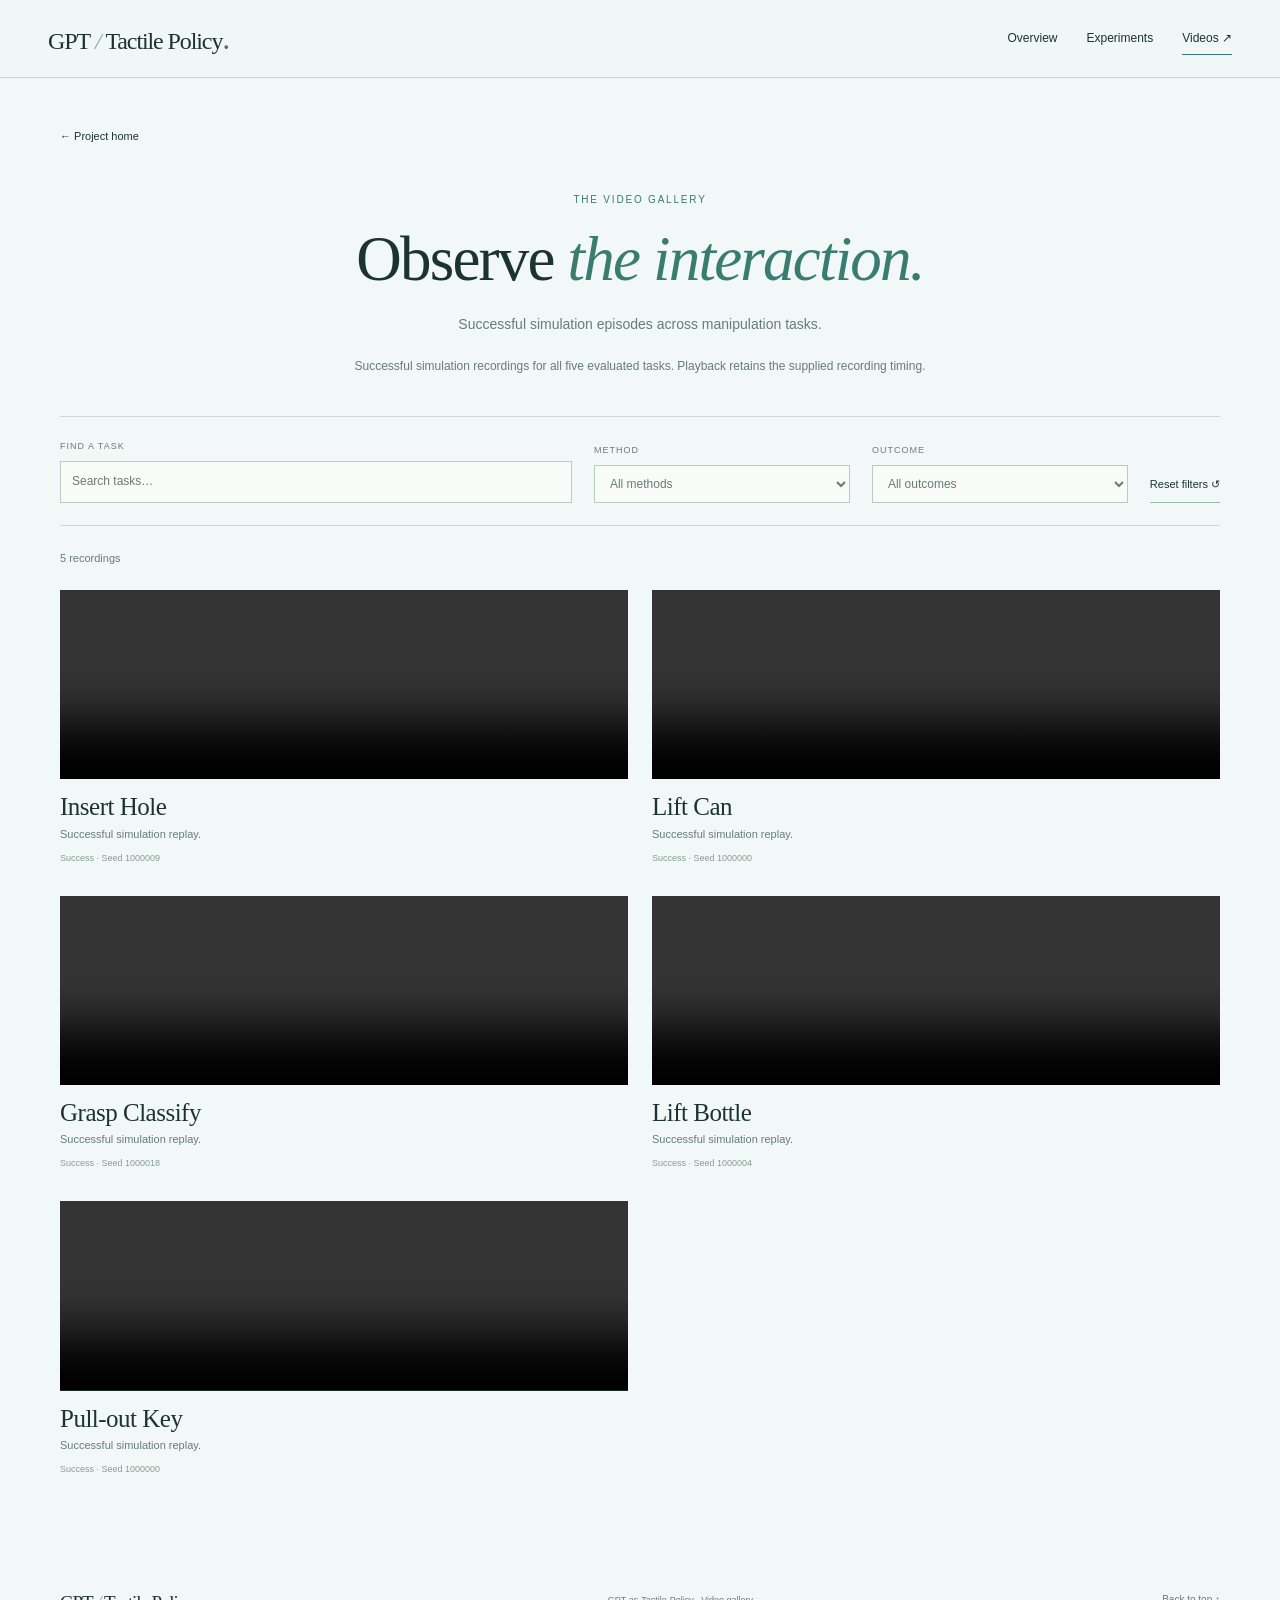
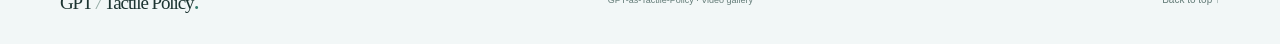
==== commit dfe9bce6: "Complete five-task recordings and add verified full-episode Insert Hole analysis Add Lift Can succes" ====
--- a/gallery.html
+++ b/gallery.html
@@ -1,5 +1,5 @@
 <!doctype html>
-<html lang="en"><head><meta charset="utf-8"><meta name="viewport" content="width=device-width,initial-scale=1"><title>Video Gallery · GPT-as-Tactile-Policy</title><meta name="description" content="Successful simulation recordings for GPT-as-Tactile-Policy, including insertion, extraction, lifting, and classification tasks."><meta name="theme-color" content="#eef5f5"><link rel="icon" href="assets/favicon.svg" type="image/svg+xml"><link rel="stylesheet" href="styles.css?v=b9f318e41a21"><script defer src="project-data.js?v=2adfc75721f2"></script><script defer src="site.js?v=a13edfc4d5ea"></script></head>
+<html lang="en"><head><meta charset="utf-8"><meta name="viewport" content="width=device-width,initial-scale=1"><title>Video Gallery · GPT-as-Tactile-Policy</title><meta name="description" content="Successful simulation recordings for GPT-as-Tactile-Policy, including insertion, extraction, lifting, and classification tasks."><meta name="theme-color" content="#eef5f5"><link rel="icon" href="assets/favicon.svg" type="image/svg+xml"><link rel="stylesheet" href="styles.css?v=ab7c7030b4f9"><script defer src="project-data.js?v=7447b3288fd3"></script><script defer src="site.js?v=12e35abf1b8b"></script></head>
 <body><a class="skip" href="#main">Skip to content</a><header class="site-header"><a class="wordmark" href="index.html">GPT<span> / </span>Tactile Policy<span class="wordmark-dot">.</span></a><nav aria-label="Main navigation"><a href="index.html#method">Overview</a><a href="index.html#experiments">Experiments</a><a href="gallery.html" aria-current="page">Videos ↗</a></nav></header>
-<main id="main" class="wrap gallery-main"><a class="text-link" href="index.html">← Project home</a><div class="section-heading"><span class="section-number">The video gallery</span><h1>Observe <em>the interaction.</em></h1><p>Successful simulation episodes across manipulation tasks.</p></div><p class="gallery-note">Four successful simulation recordings from the five evaluated tasks. Lift Can footage is forthcoming. Playback retains the supplied recording timing.</p><form class="gallery-filters" role="search" id="gallery-form"><label>Find a task<input type="search" id="gallery-search" placeholder="Search tasks…" autocomplete="off"></label><label>Method<select id="gallery-method"><option value="all">All methods</option></select></label><label>Outcome<select id="gallery-outcome"><option value="all">All outcomes</option><option value="success">Success</option><option value="failure">Failure</option></select></label><button type="reset" class="reset-button">Reset filters ↺</button></form><div class="gallery-count" id="gallery-count" role="status" aria-live="polite"></div><div id="recording-grid" class="recording-grid"></div><p class="empty-state" id="gallery-empty" hidden>No tasks or recordings match these filters.</p></main>
+<main id="main" class="wrap gallery-main"><a class="text-link" href="index.html">← Project home</a><div class="section-heading"><span class="section-number">The video gallery</span><h1>Observe <em>the interaction.</em></h1><p>Successful simulation episodes across manipulation tasks.</p></div><p class="gallery-note">Successful simulation recordings for all five evaluated tasks. Playback retains the supplied recording timing.</p><form class="gallery-filters" role="search" id="gallery-form"><label>Find a task<input type="search" id="gallery-search" placeholder="Search tasks…" autocomplete="off"></label><label>Method<select id="gallery-method"><option value="all">All methods</option></select></label><label>Outcome<select id="gallery-outcome"><option value="all">All outcomes</option><option value="success">Success</option><option value="failure">Failure</option></select></label><button type="reset" class="reset-button">Reset filters ↺</button></form><div class="gallery-count" id="gallery-count" role="status" aria-live="polite"></div><div id="recording-grid" class="recording-grid"></div><p class="empty-state" id="gallery-empty" hidden>No tasks or recordings match these filters.</p></main>
 <footer class="wrap footer"><a class="wordmark" href="index.html">GPT<span> / </span>Tactile Policy<span class="wordmark-dot">.</span></a><p>GPT-as-Tactile-Policy · Video gallery</p><a href="#main">Back to top ↑</a></footer></body></html>
--- a/styles.css
+++ b/styles.css
@@ -30,3 +30,5 @@
 
 /* One homepage task suite contains each manuscript task exactly once. */
 #task-grid{grid-template-columns:repeat(2,minmax(0,1fr));gap:30px 24px}.task-item video{display:block;width:100%;aspect-ratio:3/1;object-fit:contain;background:#142f2b}.task-video-pending{aspect-ratio:3/1;display:flex;align-items:center;justify-content:center;background:#e4eeed;border:1px solid var(--line);color:var(--muted);font-size:12px}.task-item h4{font-family:var(--serif);font-size:25px;font-weight:400;line-height:1.3;letter-spacing:-.5px;margin-top:14px}.task-item p{font-size:11px}.task-suite-note{font-size:12px;color:var(--muted);margin:-8px 0 25px}@media(max-width:700px){#task-grid{grid-template-columns:1fr;gap:28px}.task-suite-note{font-size:11px;line-height:1.7}.task-item h4{font-size:25px}.task-item p{font-size:11px}}
+
+.probe-analysis-section{border-top:1px solid var(--line)}.probe-analysis-player video{display:block;width:100%;aspect-ratio:5/4;object-fit:contain;background:#f5f9fa}.probe-chapters{display:flex;justify-content:center;gap:12px;flex-wrap:wrap;margin:0 0 22px}.probe-chapters button{background:transparent;border:1px solid var(--line);color:var(--ink);padding:10px 15px;font-size:12px;cursor:pointer}.probe-chapters button:hover{background:#dfeceb}.probe-explanation,.probe-current{font-size:12px;line-height:1.8;color:var(--muted);margin:14px 0}.probe-current{color:var(--ink)}.probe-analysis-player .media-meta{font-size:11px;line-height:1.8;margin-top:12px;color:var(--muted)}
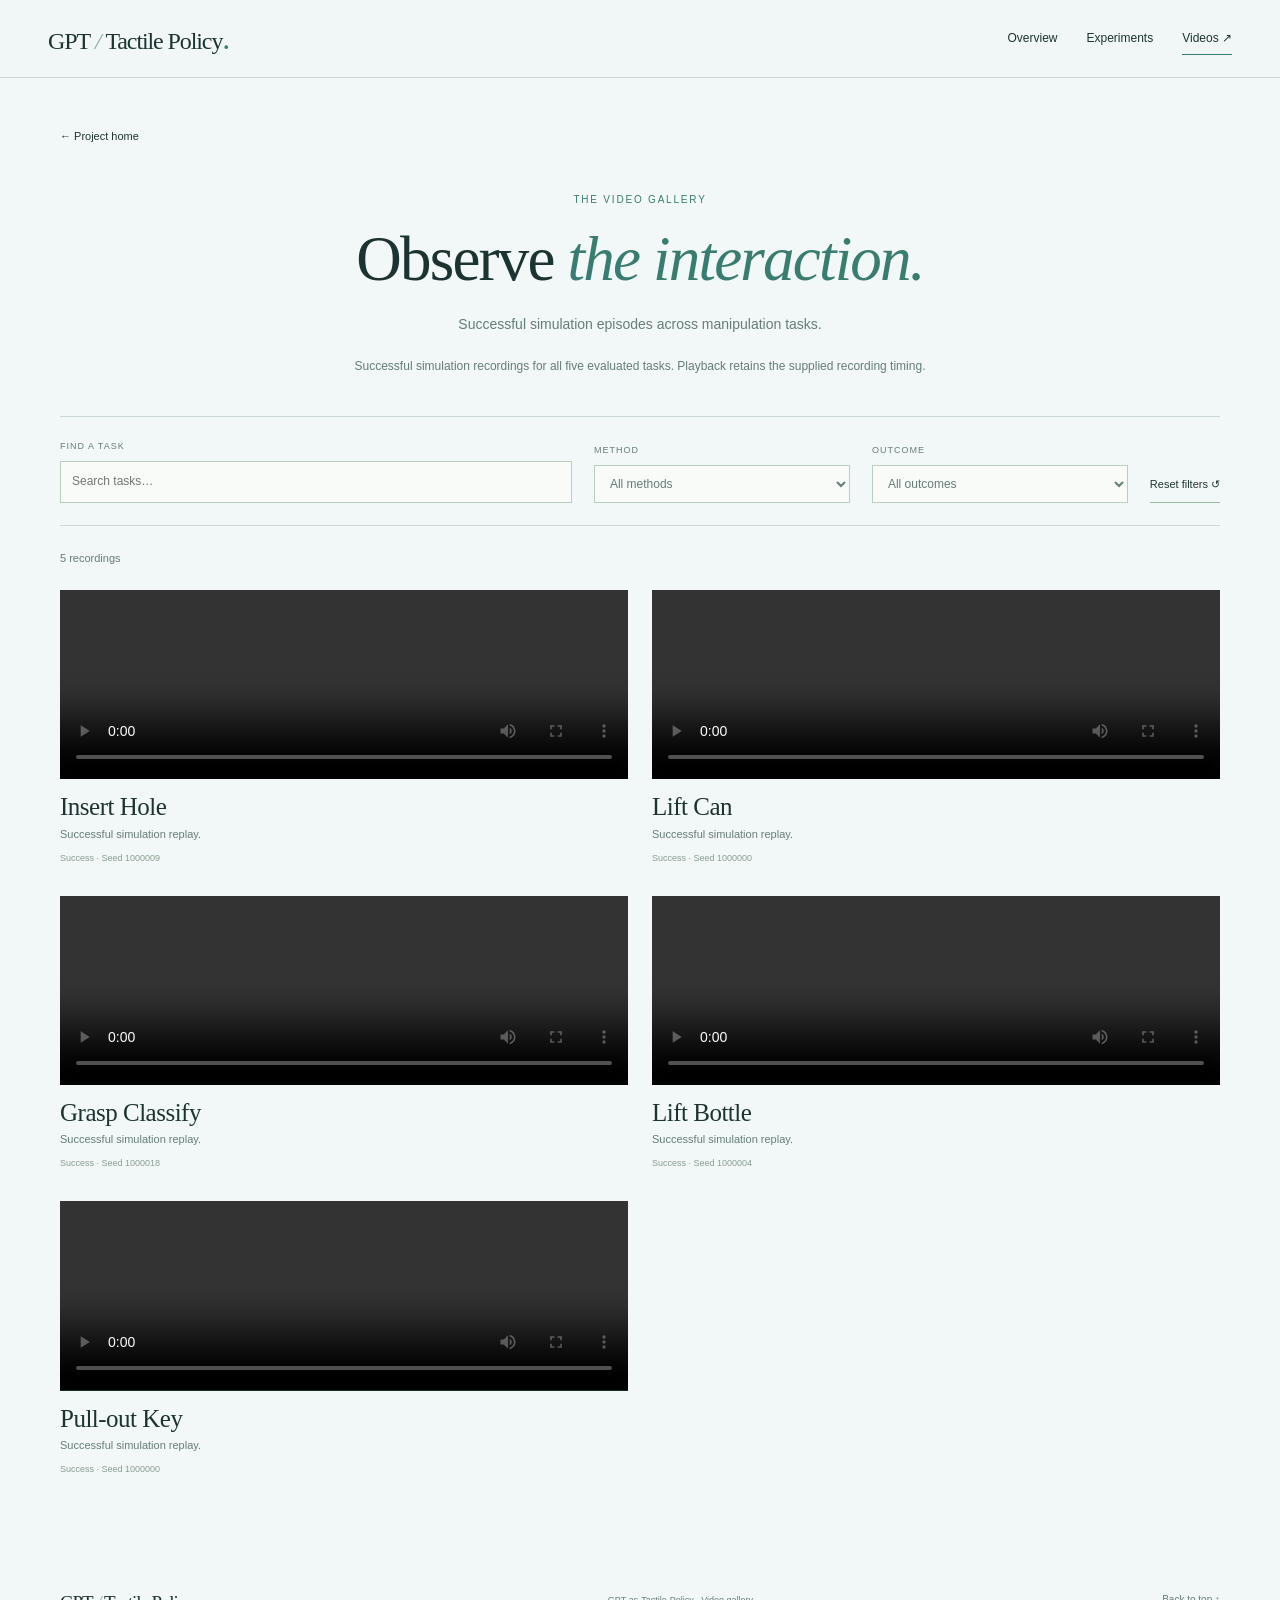
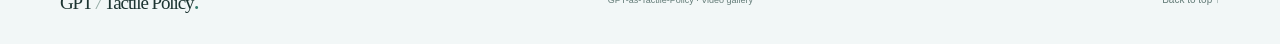
==== commit 658f7419: "Keep the full analysis frame visible and add full-screen viewing" ====
--- a/gallery.html
+++ b/gallery.html
@@ -1,5 +1,5 @@
 <!doctype html>
-<html lang="en"><head><meta charset="utf-8"><meta name="viewport" content="width=device-width,initial-scale=1"><title>Video Gallery · GPT-as-Tactile-Policy</title><meta name="description" content="Successful simulation recordings for GPT-as-Tactile-Policy, including insertion, extraction, lifting, and classification tasks."><meta name="theme-color" content="#eef5f5"><link rel="icon" href="assets/favicon.svg" type="image/svg+xml"><link rel="stylesheet" href="styles.css?v=ab7c7030b4f9"><script defer src="project-data.js?v=7447b3288fd3"></script><script defer src="site.js?v=12e35abf1b8b"></script></head>
+<html lang="en"><head><meta charset="utf-8"><meta name="viewport" content="width=device-width,initial-scale=1"><title>Video Gallery · GPT-as-Tactile-Policy</title><meta name="description" content="Successful simulation recordings for GPT-as-Tactile-Policy, including insertion, extraction, lifting, and classification tasks."><meta name="theme-color" content="#eef5f5"><link rel="icon" href="assets/favicon.svg" type="image/svg+xml"><link rel="stylesheet" href="styles.css?v=45928125f422"><script defer src="project-data.js?v=7447b3288fd3"></script><script defer src="site.js?v=a7dcd162914e"></script></head>
 <body><a class="skip" href="#main">Skip to content</a><header class="site-header"><a class="wordmark" href="index.html">GPT<span> / </span>Tactile Policy<span class="wordmark-dot">.</span></a><nav aria-label="Main navigation"><a href="index.html#method">Overview</a><a href="index.html#experiments">Experiments</a><a href="gallery.html" aria-current="page">Videos ↗</a></nav></header>
 <main id="main" class="wrap gallery-main"><a class="text-link" href="index.html">← Project home</a><div class="section-heading"><span class="section-number">The video gallery</span><h1>Observe <em>the interaction.</em></h1><p>Successful simulation episodes across manipulation tasks.</p></div><p class="gallery-note">Successful simulation recordings for all five evaluated tasks. Playback retains the supplied recording timing.</p><form class="gallery-filters" role="search" id="gallery-form"><label>Find a task<input type="search" id="gallery-search" placeholder="Search tasks…" autocomplete="off"></label><label>Method<select id="gallery-method"><option value="all">All methods</option></select></label><label>Outcome<select id="gallery-outcome"><option value="all">All outcomes</option><option value="success">Success</option><option value="failure">Failure</option></select></label><button type="reset" class="reset-button">Reset filters ↺</button></form><div class="gallery-count" id="gallery-count" role="status" aria-live="polite"></div><div id="recording-grid" class="recording-grid"></div><p class="empty-state" id="gallery-empty" hidden>No tasks or recordings match these filters.</p></main>
 <footer class="wrap footer"><a class="wordmark" href="index.html">GPT<span> / </span>Tactile Policy<span class="wordmark-dot">.</span></a><p>GPT-as-Tactile-Policy · Video gallery</p><a href="#main">Back to top ↑</a></footer></body></html>
--- a/styles.css
+++ b/styles.css
@@ -32,3 +32,5 @@
 #task-grid{grid-template-columns:repeat(2,minmax(0,1fr));gap:30px 24px}.task-item video{display:block;width:100%;aspect-ratio:3/1;object-fit:contain;background:#142f2b}.task-video-pending{aspect-ratio:3/1;display:flex;align-items:center;justify-content:center;background:#e4eeed;border:1px solid var(--line);color:var(--muted);font-size:12px}.task-item h4{font-family:var(--serif);font-size:25px;font-weight:400;line-height:1.3;letter-spacing:-.5px;margin-top:14px}.task-item p{font-size:11px}.task-suite-note{font-size:12px;color:var(--muted);margin:-8px 0 25px}@media(max-width:700px){#task-grid{grid-template-columns:1fr;gap:28px}.task-suite-note{font-size:11px;line-height:1.7}.task-item h4{font-size:25px}.task-item p{font-size:11px}}
 
 .probe-analysis-section{border-top:1px solid var(--line)}.probe-analysis-player video{display:block;width:100%;aspect-ratio:5/4;object-fit:contain;background:#f5f9fa}.probe-chapters{display:flex;justify-content:center;gap:12px;flex-wrap:wrap;margin:0 0 22px}.probe-chapters button{background:transparent;border:1px solid var(--line);color:var(--ink);padding:10px 15px;font-size:12px;cursor:pointer}.probe-chapters button:hover{background:#dfeceb}.probe-explanation,.probe-current{font-size:12px;line-height:1.8;color:var(--muted);margin:14px 0}.probe-current{color:var(--ink)}.probe-analysis-player .media-meta{font-size:11px;line-height:1.8;margin-top:12px;color:var(--muted)}
+
+.probe-analysis-player video{max-height:80vh}.probe-analysis-player video:fullscreen{max-height:none;width:100%;height:100%;background:#f5f9fa}
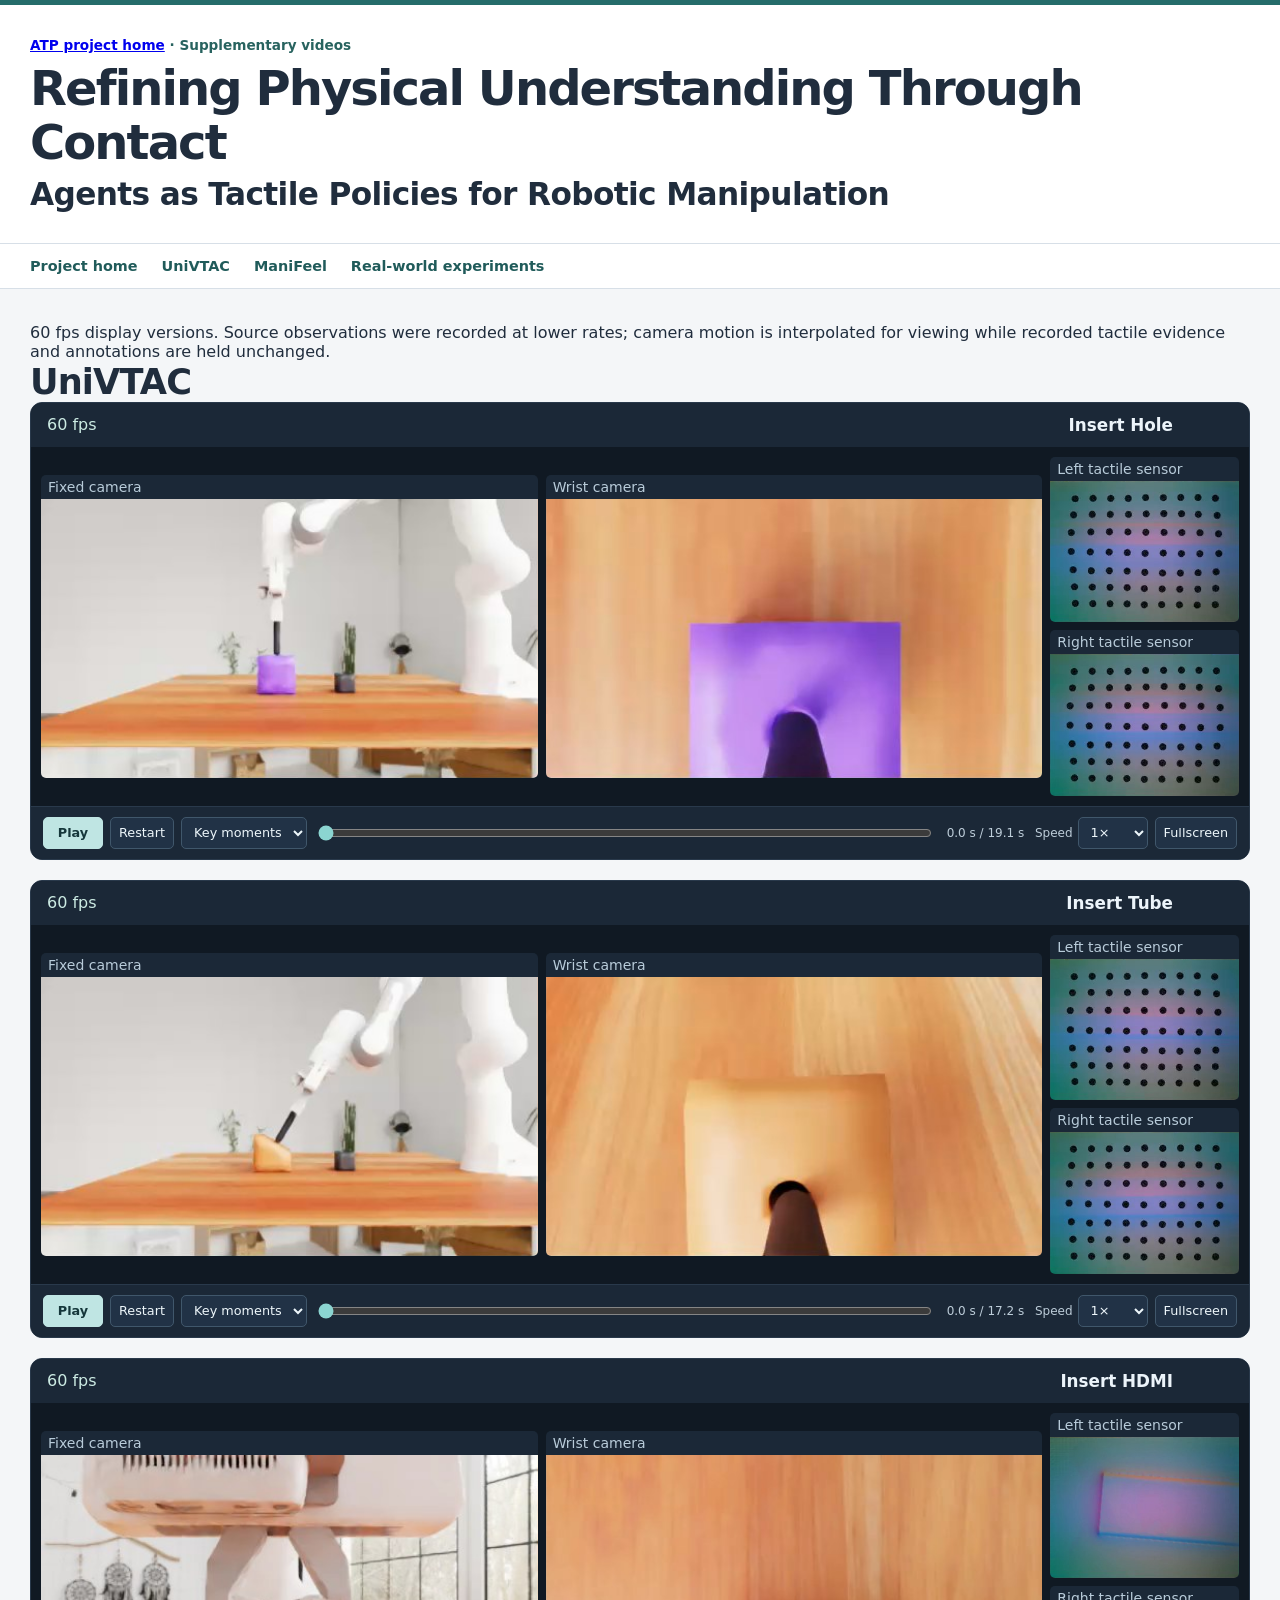
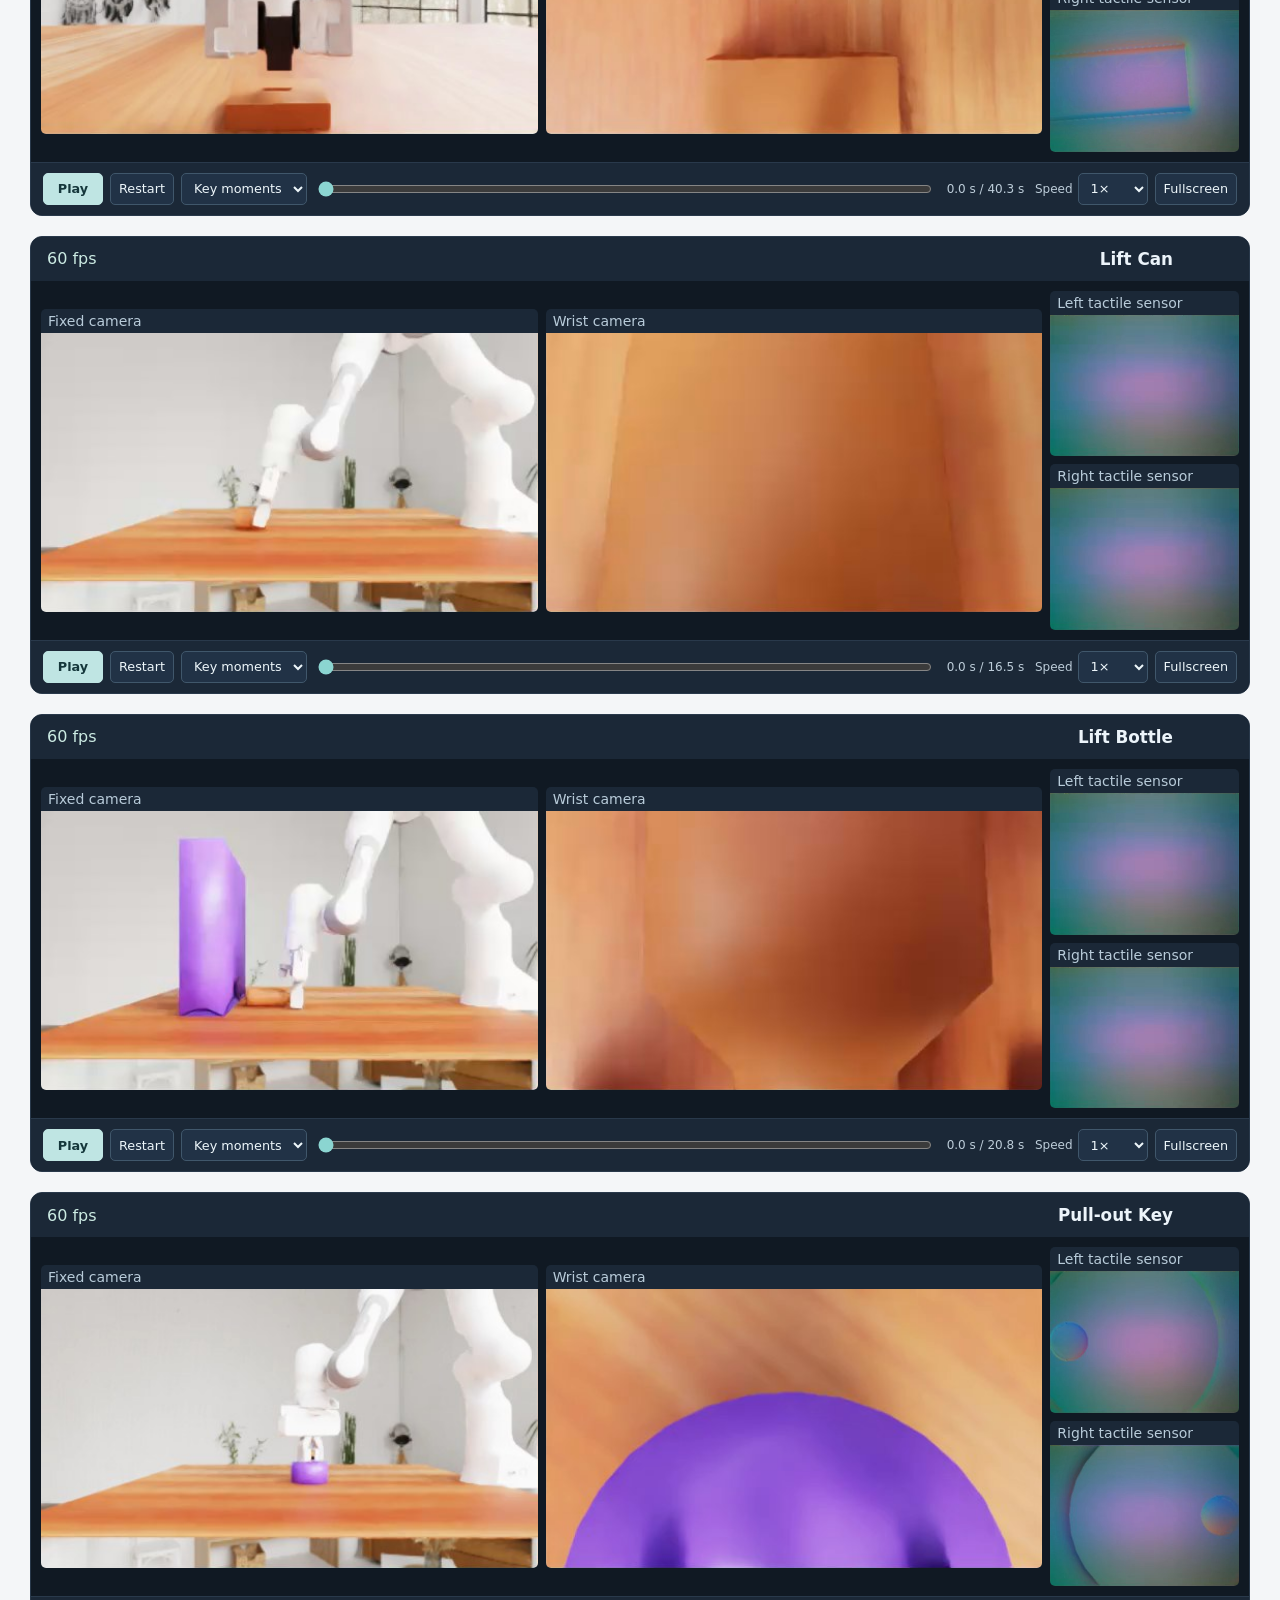
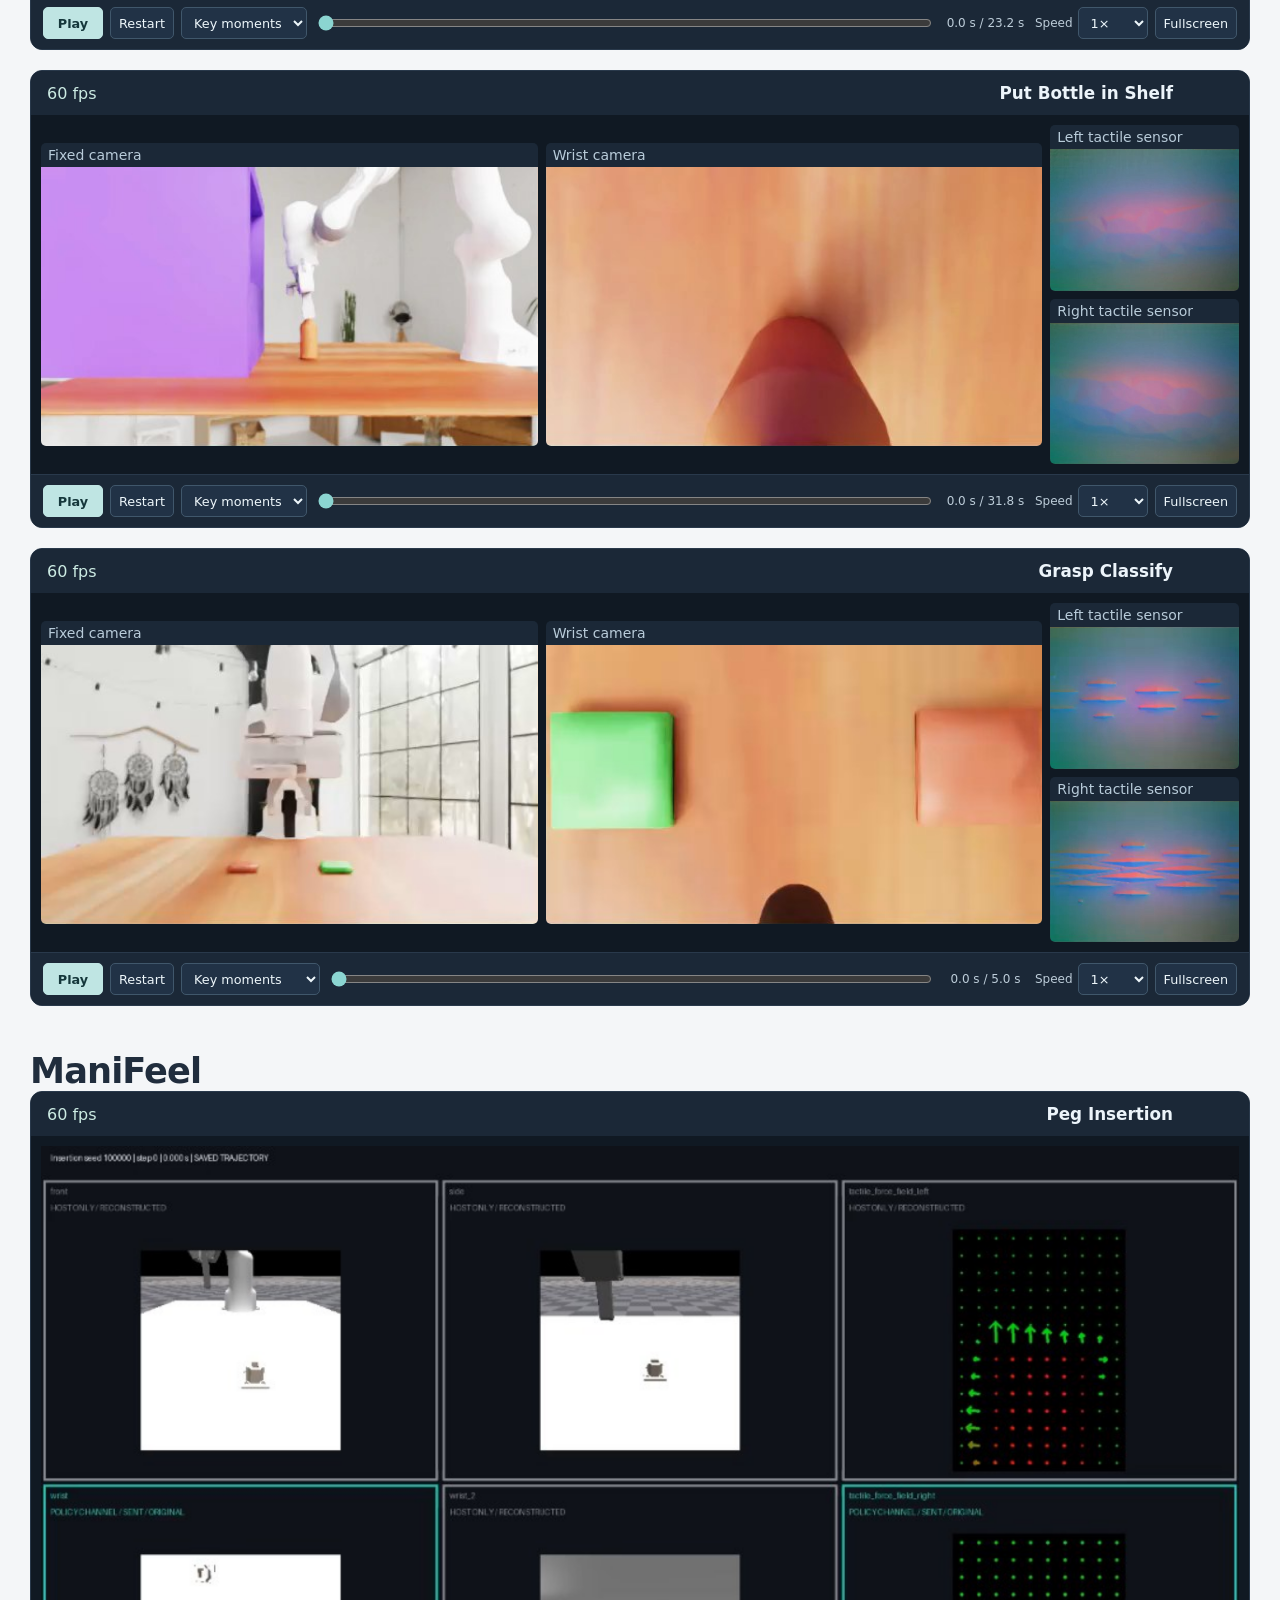
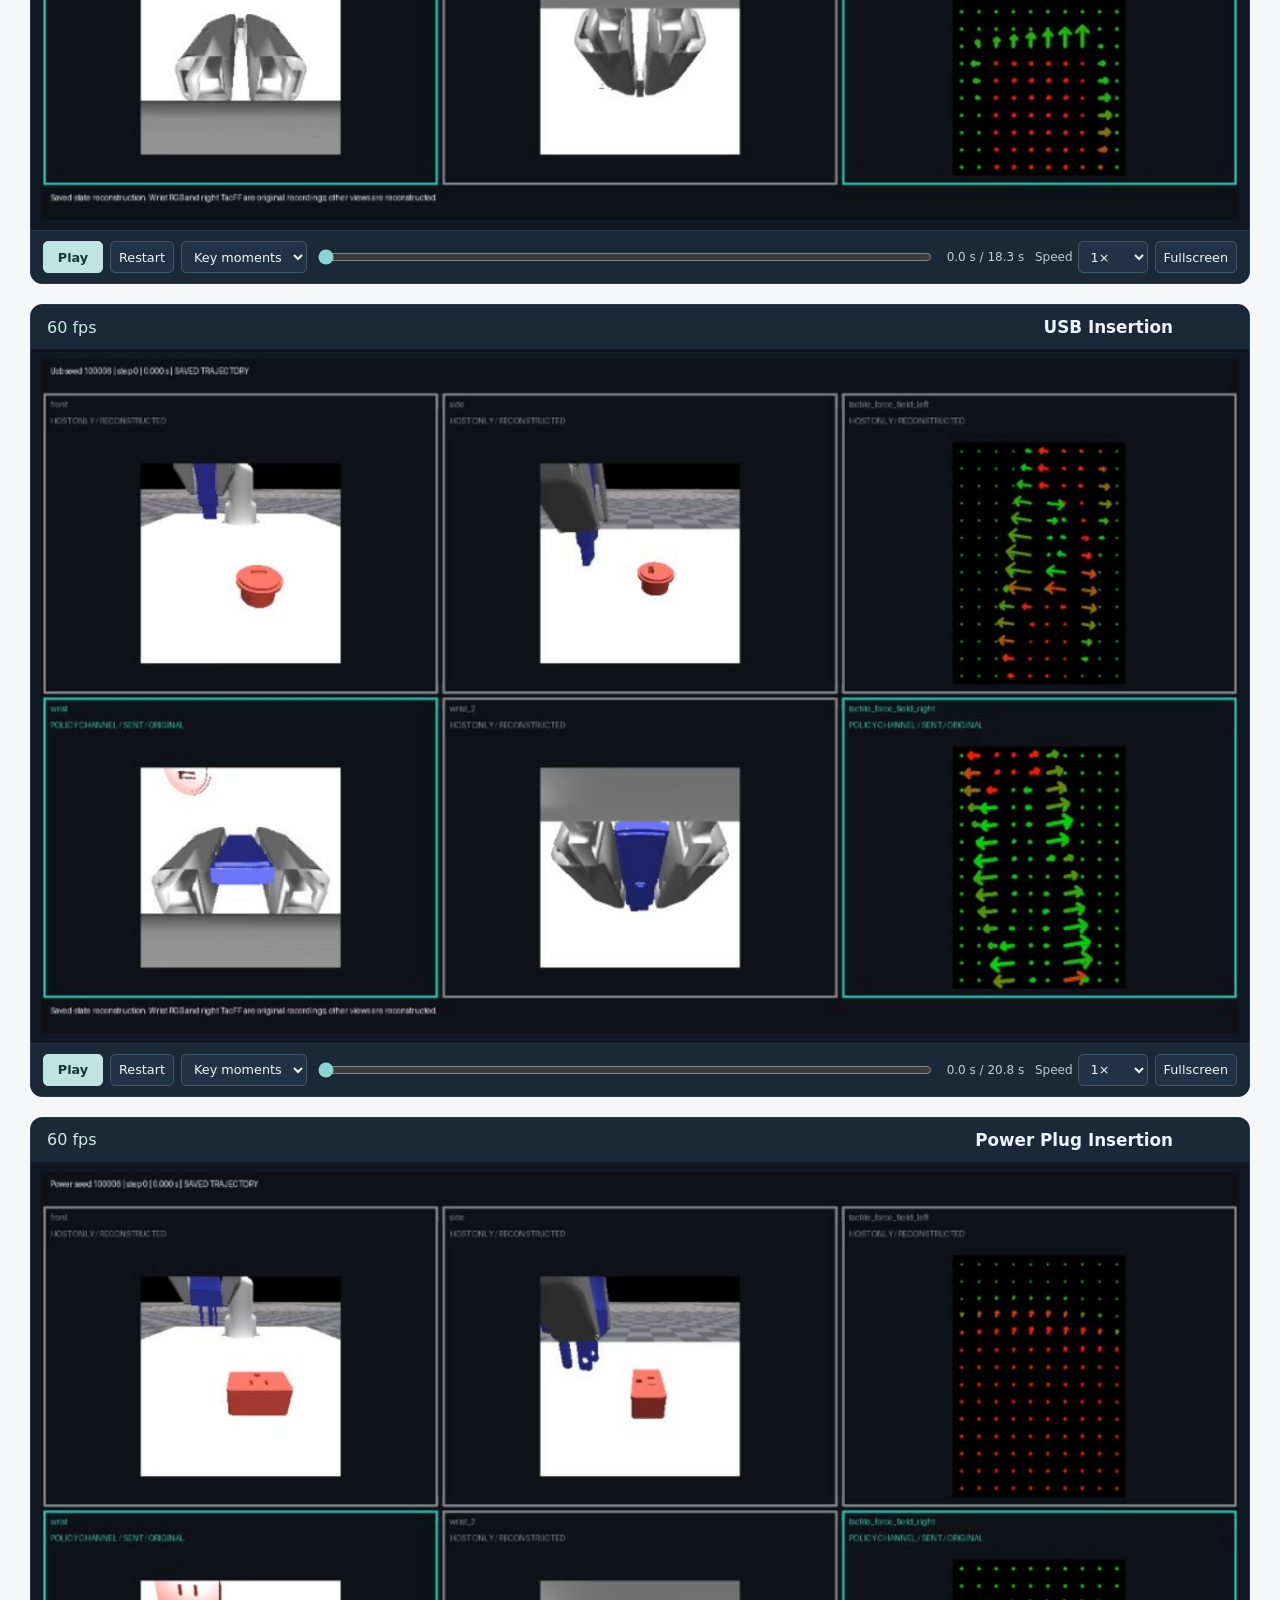
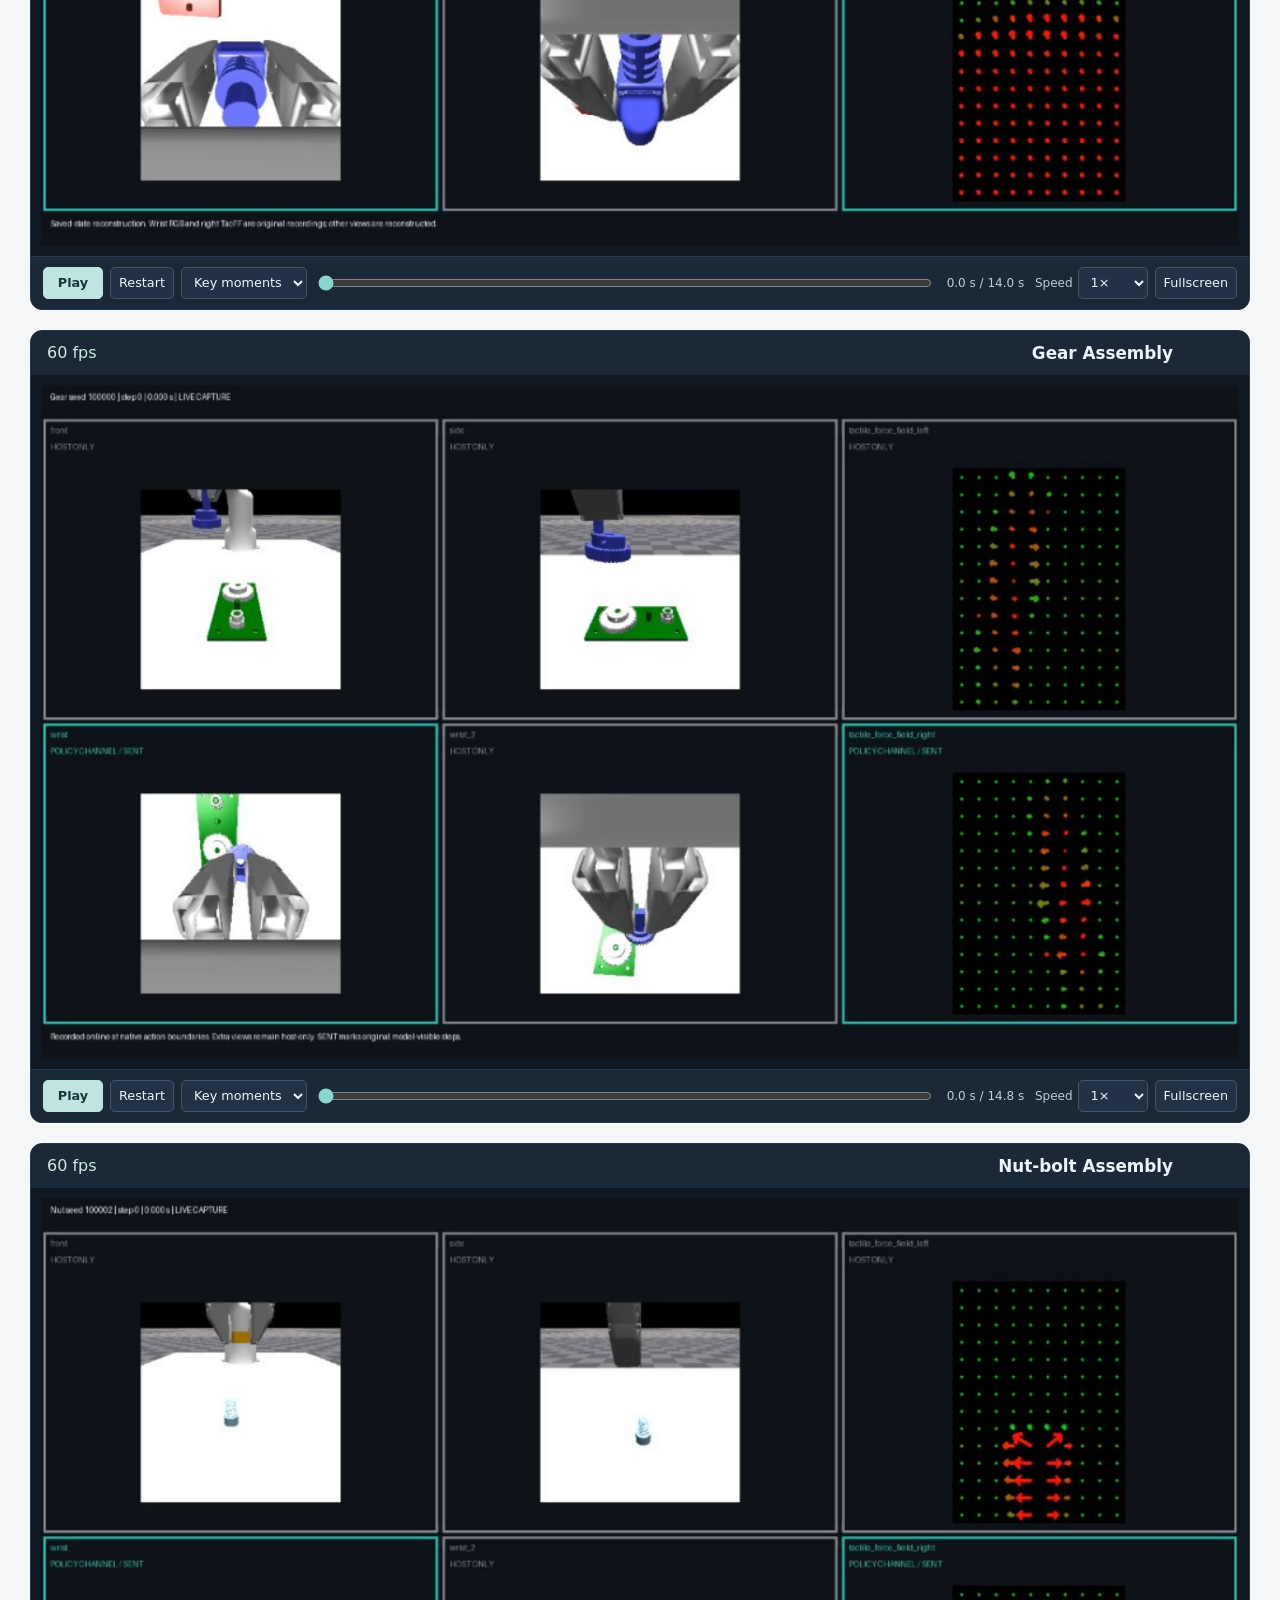
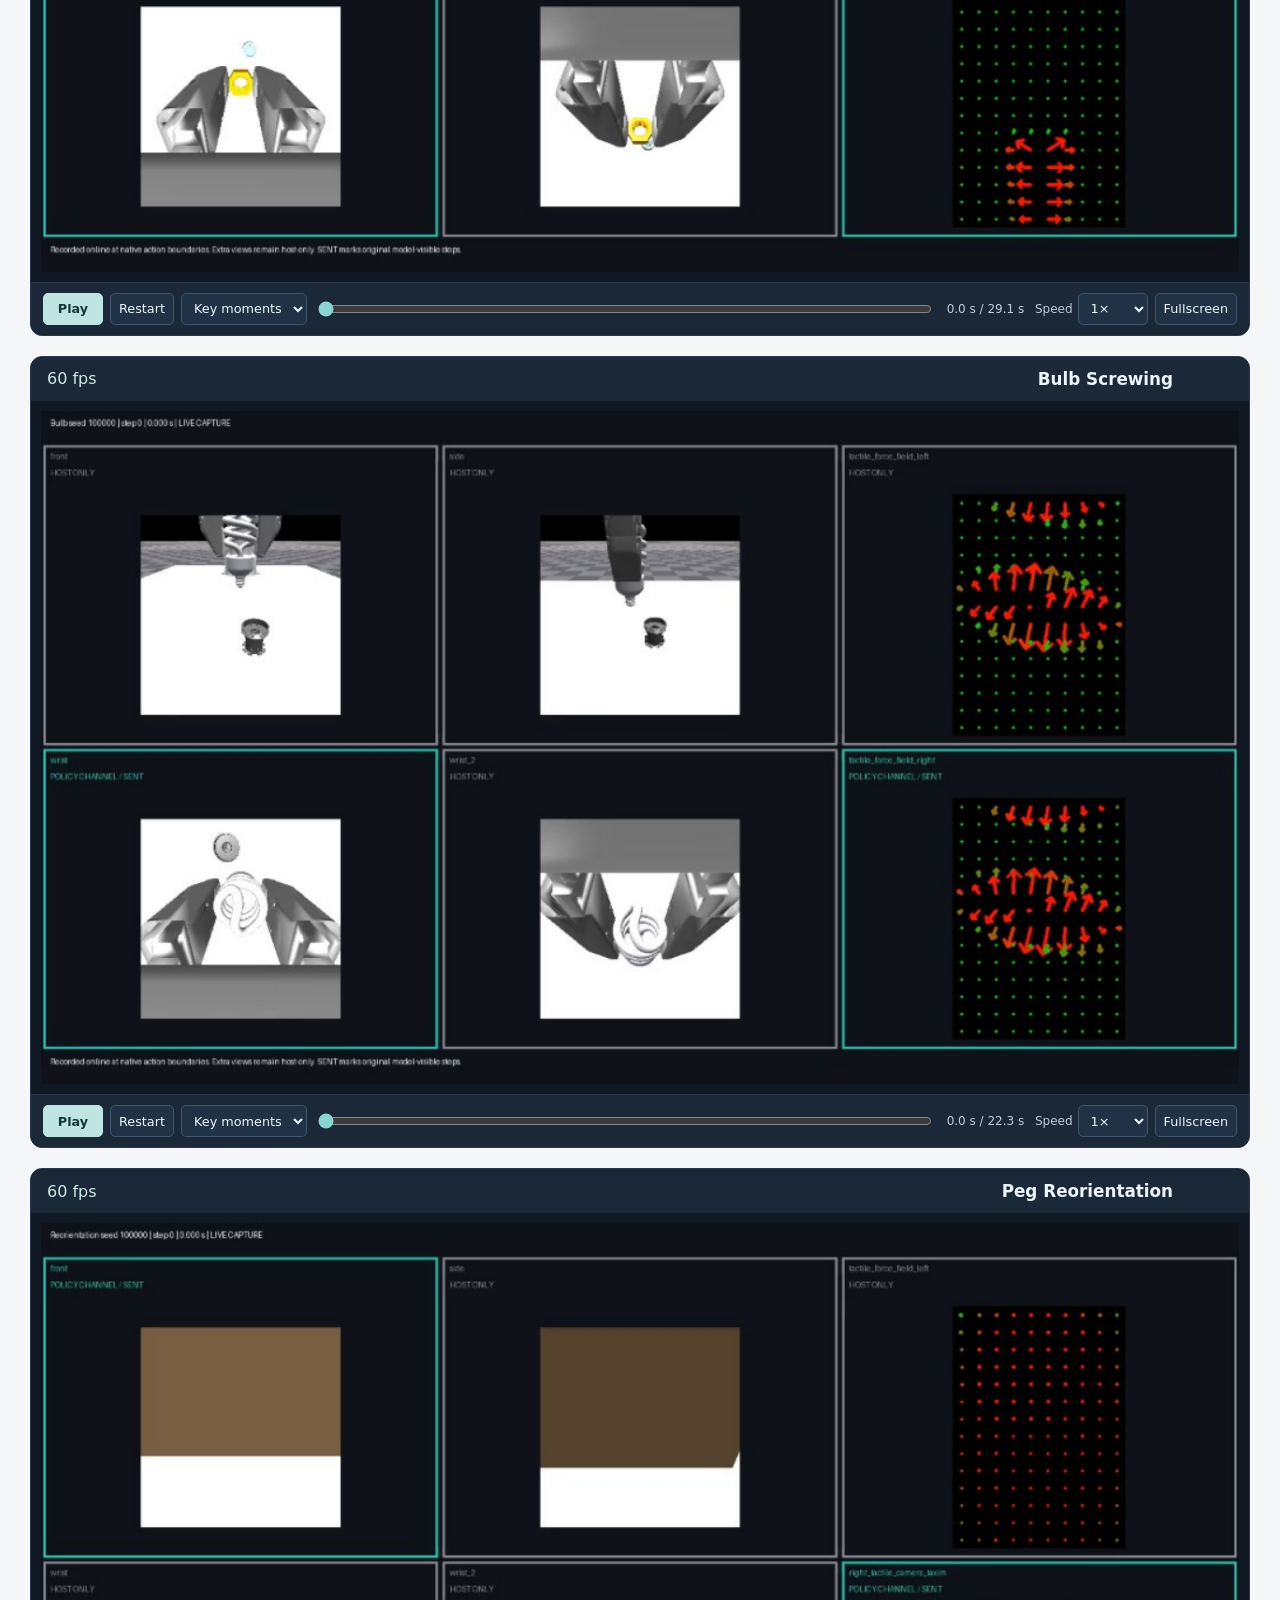
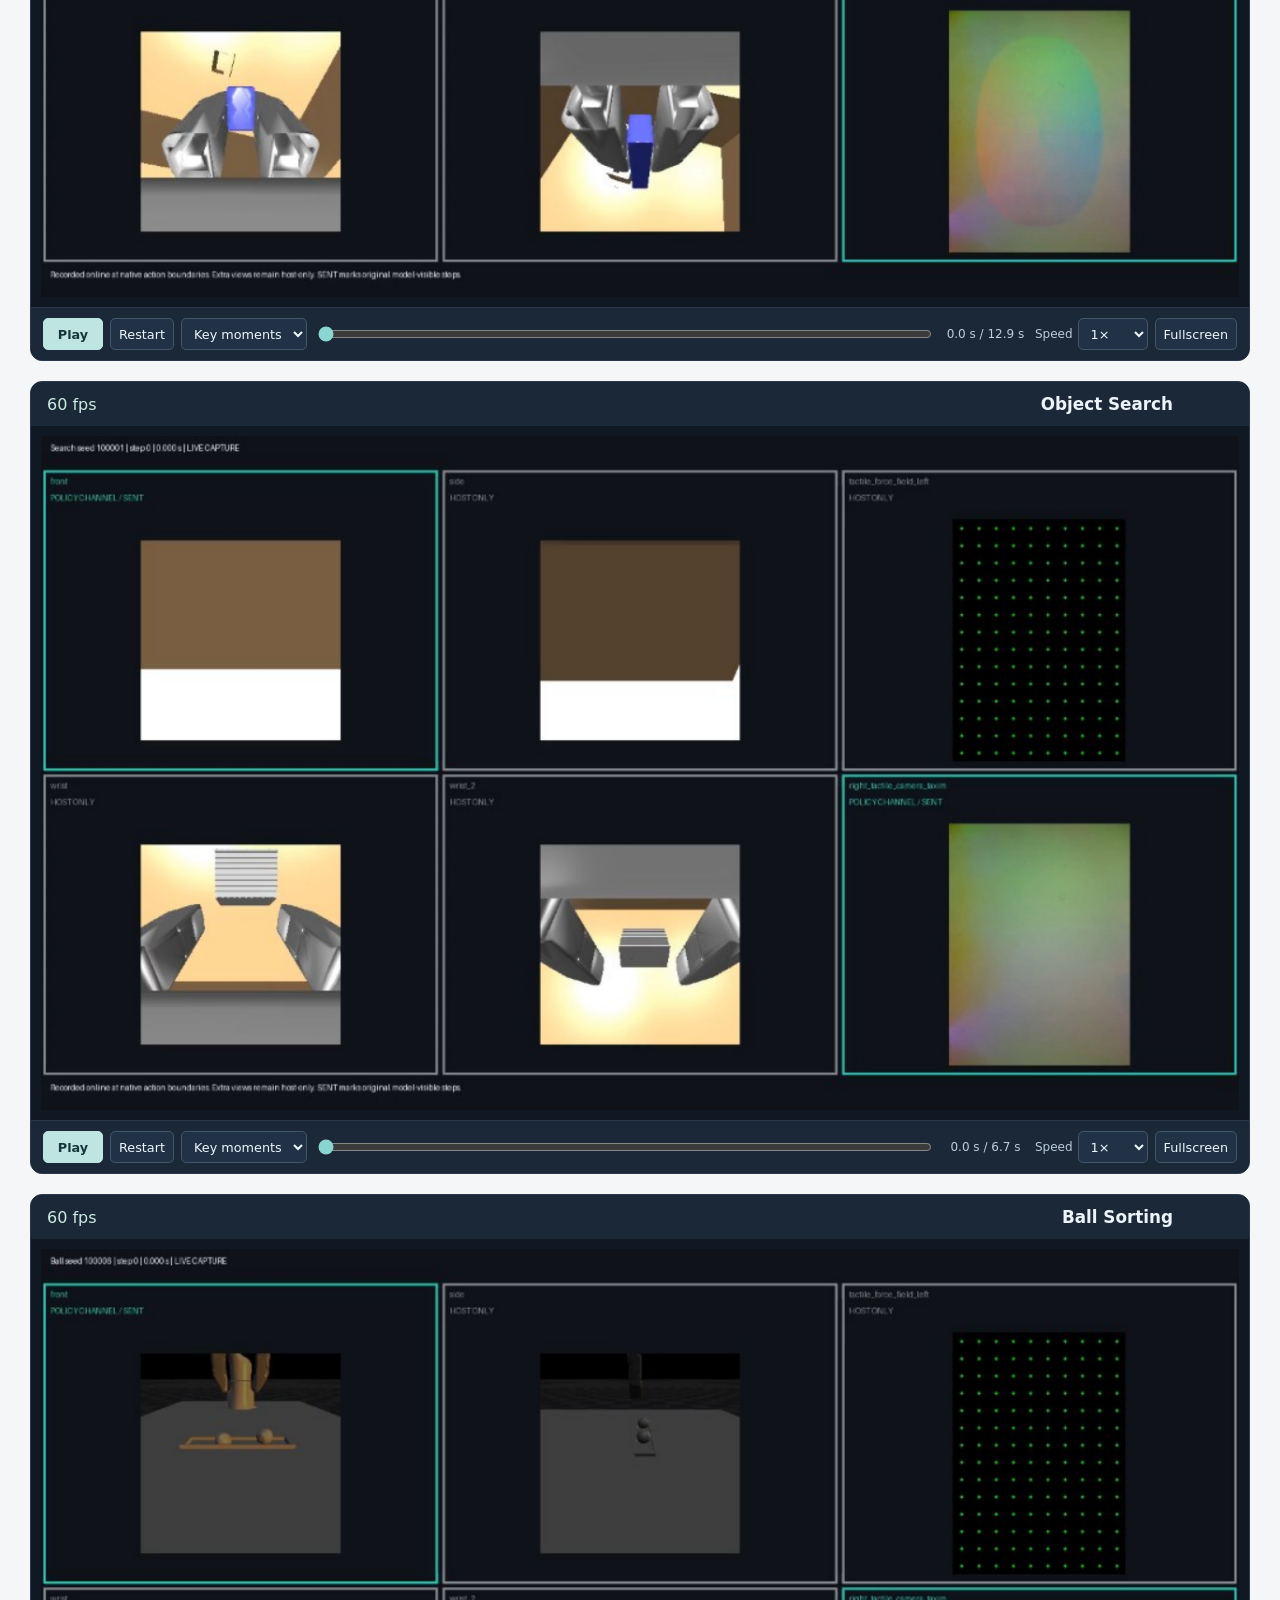
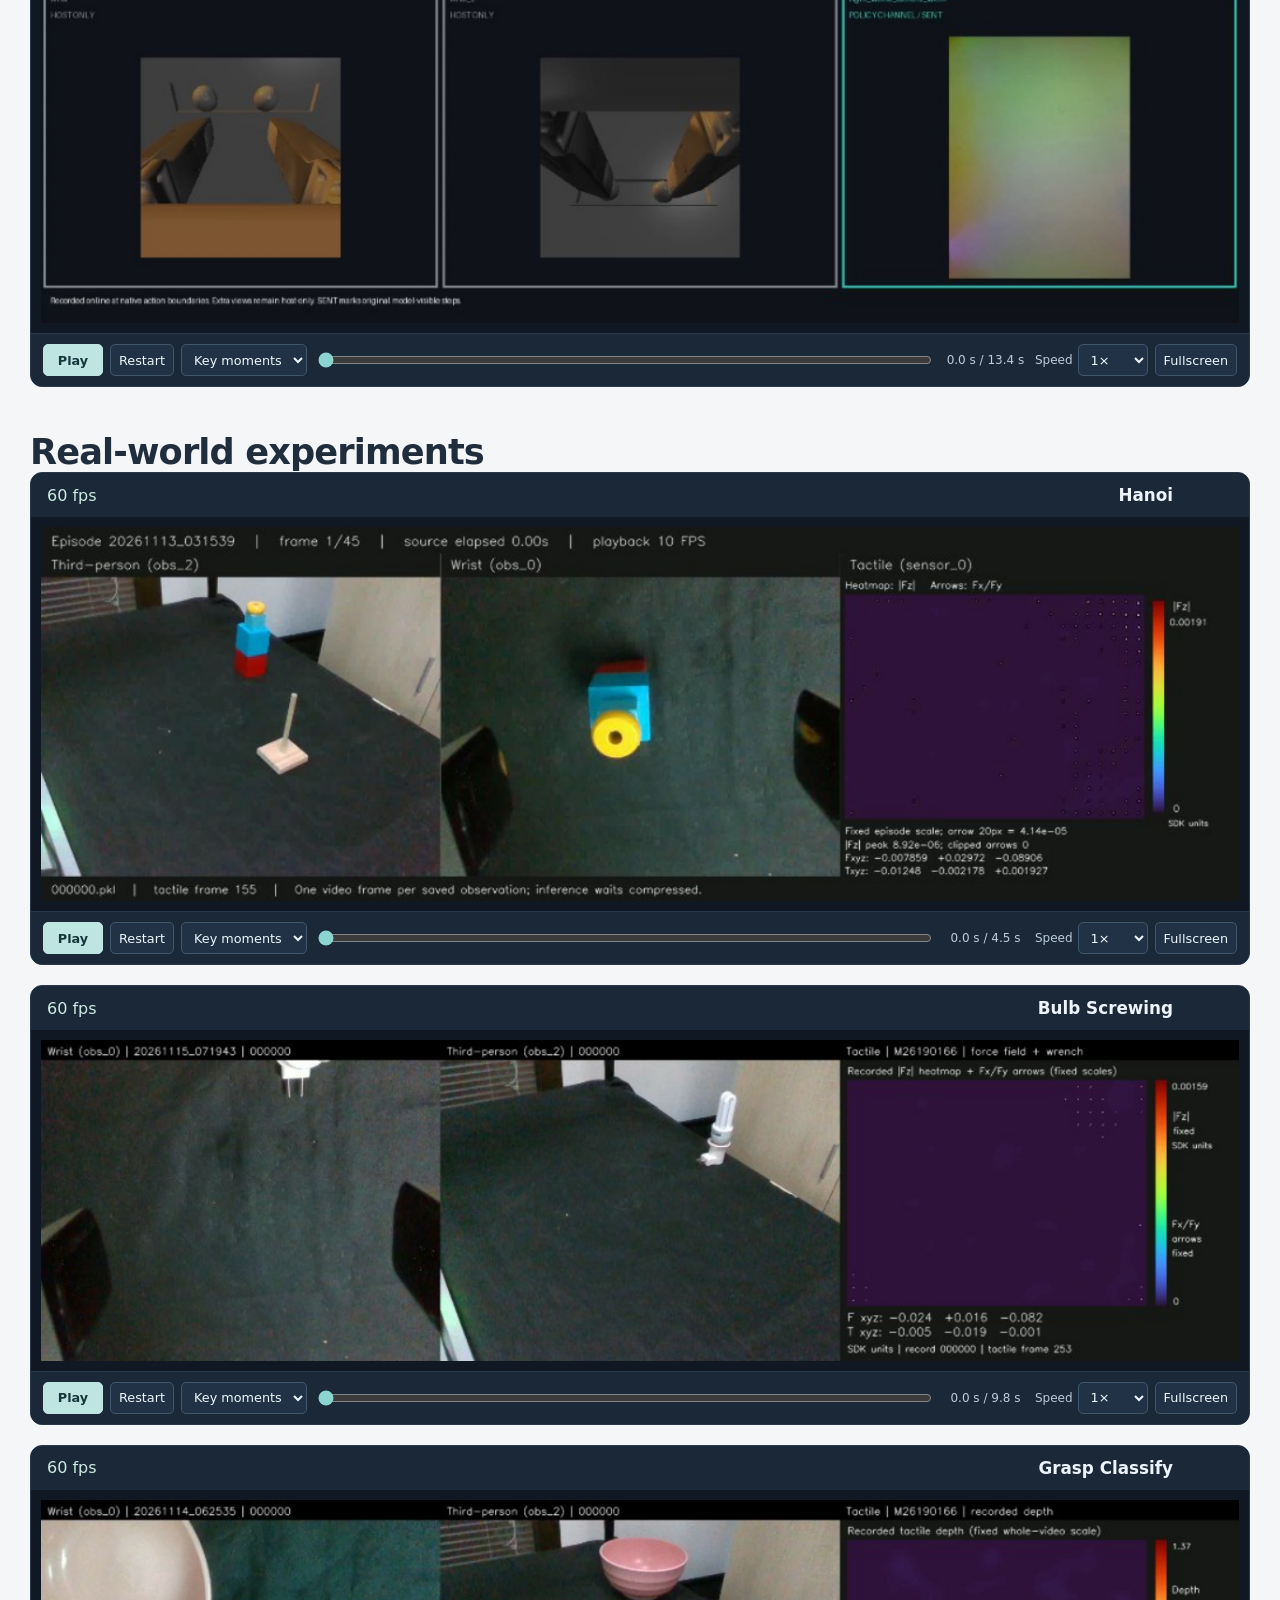
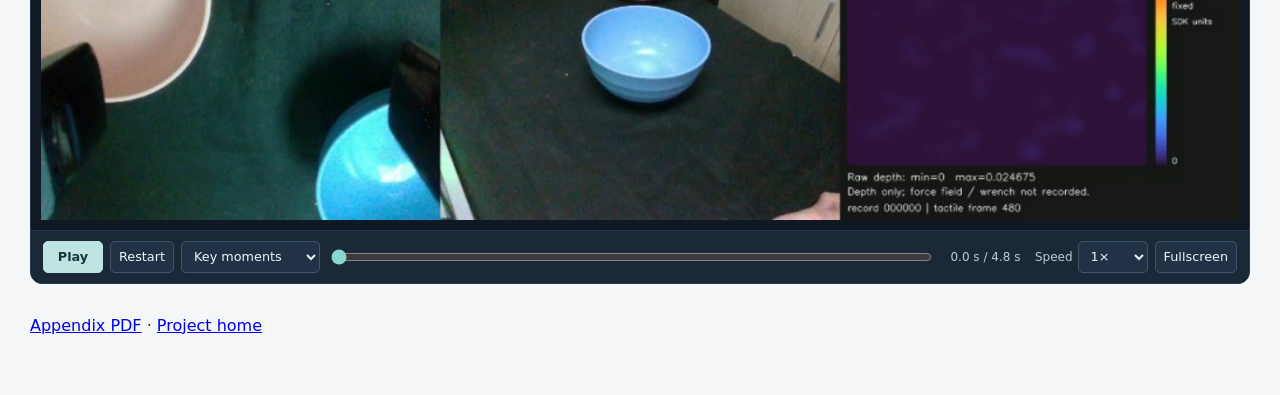
==== commit 9df7cbfc: "Publish approved ATP homepage layout and full evaluation videos" ====
--- a/gallery.html
+++ b/gallery.html
@@ -1,5 +1,410 @@
-<!doctype html>
-<html lang="en"><head><meta charset="utf-8"><meta name="viewport" content="width=device-width,initial-scale=1"><title>Video Gallery · GPT-as-Tactile-Policy</title><meta name="description" content="Successful simulation recordings for GPT-as-Tactile-Policy, including insertion, extraction, lifting, and classification tasks."><meta name="theme-color" content="#eef5f5"><link rel="icon" href="assets/favicon.svg" type="image/svg+xml"><link rel="stylesheet" href="styles.css?v=45928125f422"><script defer src="project-data.js?v=7447b3288fd3"></script><script defer src="site.js?v=a7dcd162914e"></script></head>
-<body><a class="skip" href="#main">Skip to content</a><header class="site-header"><a class="wordmark" href="index.html">GPT<span> / </span>Tactile Policy<span class="wordmark-dot">.</span></a><nav aria-label="Main navigation"><a href="index.html#method">Overview</a><a href="index.html#experiments">Experiments</a><a href="gallery.html" aria-current="page">Videos ↗</a></nav></header>
-<main id="main" class="wrap gallery-main"><a class="text-link" href="index.html">← Project home</a><div class="section-heading"><span class="section-number">The video gallery</span><h1>Observe <em>the interaction.</em></h1><p>Successful simulation episodes across manipulation tasks.</p></div><p class="gallery-note">Successful simulation recordings for all five evaluated tasks. Playback retains the supplied recording timing.</p><form class="gallery-filters" role="search" id="gallery-form"><label>Find a task<input type="search" id="gallery-search" placeholder="Search tasks…" autocomplete="off"></label><label>Method<select id="gallery-method"><option value="all">All methods</option></select></label><label>Outcome<select id="gallery-outcome"><option value="all">All outcomes</option><option value="success">Success</option><option value="failure">Failure</option></select></label><button type="reset" class="reset-button">Reset filters ↺</button></form><div class="gallery-count" id="gallery-count" role="status" aria-live="polite"></div><div id="recording-grid" class="recording-grid"></div><p class="empty-state" id="gallery-empty" hidden>No tasks or recordings match these filters.</p></main>
-<footer class="wrap footer"><a class="wordmark" href="index.html">GPT<span> / </span>Tactile Policy<span class="wordmark-dot">.</span></a><p>GPT-as-Tactile-Policy · Video gallery</p><a href="#main">Back to top ↑</a></footer></body></html>
+<!doctype html>
+<html lang="en">
+<meta charset="utf-8">
+<meta name="viewport" content="width=device-width, initial-scale=1">
+<meta http-equiv="Content-Security-Policy" content="default-src 'none'; script-src 'self'; style-src 'self' 'unsafe-inline'; img-src 'self' data:; media-src 'self' data:; base-uri 'none'; form-action 'none'">
+<title>ATP Supplementary Videos — Refining Physical Understanding Through Contact: Agents as Tactile Policies for Robotic Manipulation</title>
+<style>:root { font-family: system-ui, "Segoe UI", sans-serif; color: #202d3d; background: #f4f6f8; color-scheme: light; }
+* { box-sizing: border-box; }
+body { margin: 0; }
+.shell { width: min(1220px, calc(100% - 56px)); margin: auto; }
+.masthead { background: #fff; border-top: 5px solid #256c6a; }
+.masthead .shell { padding: 32px 0 30px; }
+.eyebrow { color: #28635f; font-size: .85rem; font-weight: 700; margin: 0 0 8px; }
+h1, h2, h3, p { margin: 0; }
+h1 { font-size: clamp(1.85rem, 4.4vw, 3rem); line-height: 1.13; letter-spacing: -.04em; }
+h1 span { display: block; margin-top: 8px; font-size: .65em; letter-spacing: -.02em; }
+nav { position: sticky; top: 0; z-index: 2; background: #fff; border-block: 1px solid #d7dfe7; }
+nav .shell { display: flex; flex-wrap: wrap; gap: 6px 24px; padding-block: 10px; }
+nav a { color: #205b5a; font-size: .9rem; padding-block: 4px; font-weight: 650; text-decoration: none; }
+nav a:hover { text-decoration: underline; }
+main { padding: 34px 0 60px; }
+.benchmark { scroll-margin-top: 66px; }
+.benchmark + .benchmark { margin-top: 44px; }
+h2 { font-size: clamp(1.6rem, 3vw, 2.2rem); letter-spacing: -.025em; }
+.viewer { margin-top: 16px; background: #101923; color: #ecf4fa; border: 1px solid #29394b; border-radius: 12px; overflow: hidden; color-scheme: dark; }
+.viewer + .viewer { margin-top: 20px; }
+.viewer-head { display: flex; justify-content: space-between; align-items: center; gap: 16px; padding: 12px 16px; background: #1b2837; }
+.viewer-head h3 { font-size: 1.08rem; font-weight: 680; }
+.body { display: grid; grid-template-columns: minmax(0, 1fr); }
+
+.stage { display: grid; align-items: start; min-width: 0; padding: 12px; }
+.complete video { display: block; width: 100%; height: auto; border-radius: 5px; background: #070d13; }
+.complete video { max-width: 1080px; margin-inline: auto; }
+.sensor-board { display: none; gap: 8px; grid-template-columns: minmax(0, 1fr) minmax(0, 1fr) minmax(100px, .38fr);
+  grid-template-areas: "head wrist left" "head wrist right"; align-items: center; }
+.ready.quad .sensor-board { display: grid; }
+.ready.quad .source { position: absolute; width: 1px; height: 1px; clip-path: inset(50%); overflow: hidden; }
+.tile { min-width: 0; margin: 0; background: #1b2837; border-radius: 5px; overflow: hidden; display: flex; flex-direction: column; }
+.tile figcaption { color: #b8cbd9; font-size: .74rem; padding: 4px 7px; }
+.tile canvas { display: block; width: 100%; height: 100%; min-height: 0; object-fit: contain; background: #0a111a; }
+.tile.camera canvas { aspect-ratio: 16 / 9; }
+.tile.tactile canvas { aspect-ratio: 4 / 3; }
+
+.tile:nth-child(1) { grid-area: head; }
+.tile:nth-child(2) { grid-area: left; }
+.tile:nth-child(3) { grid-area: wrist; }
+.tile:nth-child(4) { grid-area: right; }
+.viewer:fullscreen { overflow: auto; background: #101923; }
+.viewer:fullscreen .stage { align-self: center; }
+.transport { display: none; }
+
+.ready .transport { display: flex; align-items: center; flex-wrap: wrap; gap: 8px; border-top: 1px solid #29394b; padding: 10px 12px; background: #1b2837; }
+button, select { cursor: pointer; font: inherit; font-size: .82rem; min-height: 32px; border: 1px solid #40576b; border-radius: 5px; background: #213246; color: #edf6fa; padding: 4px 8px; }
+button:hover, select:hover { background: #2c425a; }
+button:focus-visible, select:focus-visible, input:focus-visible, a:focus-visible { outline: 2px solid #6bd0d1; outline-offset: 2px; }
+button.primary { background: #bfe5e3; border-color: #bfe5e3; color: #15373b; font-weight: 700; min-width: 66px; }
+button.primary:hover { background: #dbf4f2; }
+.transport input { flex: 1 1 132px; min-width: 80px; margin-inline: 4px; accent-color: #8bd5d1; }
+.transport output { font-size: .77rem; color: #bdcdd9; min-width: 85px; font-variant-numeric: tabular-nums; text-align: center; }
+.speed { display: flex; align-items: center; gap: 5px; font-size: .78rem; color: #bdcdd9; }
+.warning { font-size: .82rem; color: #ffe7bd; margin-left: 4px; }
+@media (max-width: 820px) {
+
+  }
+@media (max-width: 580px) {
+  .shell { width: calc(100% - 24px); }
+  nav .shell { gap: 4px 12px; }
+  nav a { font-size: .79rem; }
+  .viewer-head { padding: 9px 11px; }
+  .stage { padding: 8px; }
+  .sensor-board { grid-template-columns: repeat(2, minmax(0, 1fr)); grid-template-areas: "head wrist" "left right"; }
+  .tile figcaption { font-size: .68rem; }
+  .speed span { display: none; }
+  .transport output { min-width: 68px; }
+}</style><link rel="stylesheet" href="supplied-player.css?v=20261124-canvas">
+<body>
+<header class="masthead"><div class="shell">
+<p class="eyebrow"><a href="index.html">ATP project home</a> · Supplementary videos</p>
+<h1>Refining Physical Understanding Through Contact<span>Agents as Tactile Policies for Robotic Manipulation</span></h1>
+</div></header>
+<nav aria-label="Video sections"><div class="shell">
+<a href="index.html">Project home</a><a href="#univtac">UniVTAC</a>
+<a href="#manifeel">ManiFeel</a>
+<a href="#real-world">Real-world experiments</a>
+</div></nav>
+<main class="shell"><p class="playback-note">60 fps display versions. Source observations were recorded at lower rates; camera motion is interpolated for viewing while recorded tactile evidence and annotations are held unchanged.</p>
+<section class="benchmark" id="univtac" aria-labelledby="univtac-heading">
+<h2 id="univtac-heading">UniVTAC</h2>
+<article class="viewer supplied-player quad" aria-labelledby="home-task-1">
+<header class="viewer-head"><span class="fps-badge">60 fps</span><h3 id="home-task-1">Insert Hole</h3></header>
+<div class="body"><div class="stage"><div class="complete source"><video controls playsinline preload="none" aria-labelledby="home-task-1" width="960" height="570" poster="assets/images/supplementary/image-01.jpg"><source type="video/mp4" src="assets/videos/browser/benchmark-01.mp4">Your browser does not support HTML video.</video></div>
+<div class="sensor-board"><figure class="tile camera"><figcaption>Fixed camera</figcaption><canvas width="480" height="270" data-crop="0,0,480,270" role="img" aria-label="Fixed camera"></canvas></figure>
+<figure class="tile tactile"><figcaption>Left tactile sensor</figcaption><canvas width="320" height="240" data-crop="160,270,320,240" role="img" aria-label="Left tactile sensor"></canvas></figure>
+<figure class="tile camera"><figcaption>Wrist camera</figcaption><canvas width="480" height="270" data-crop="480,0,480,270" role="img" aria-label="Wrist camera"></canvas></figure>
+<figure class="tile tactile"><figcaption>Right tactile sensor</figcaption><canvas width="320" height="240" data-crop="480,270,320,240" role="img" aria-label="Right tactile sensor"></canvas></figure>
+</div></div>
+</div>
+<div class="transport">
+<button class="primary play" type="button">Play</button>
+<button class="restart" type="button">Restart</button>
+<select class="jump" aria-label="Jump to a key moment"><option value="">Key moments</option></select>
+<input type="range" min="0" max="1" step="0.01" value="0" aria-label="Playback position">
+<output>0.0 s</output>
+<label class="speed"><span>Speed</span><select aria-label="Playback speed"><option value="0.5">0.5×</option><option value="1" selected>1×</option><option value="1.5">1.5×</option><option value="2">2×</option></select></label>
+<button class="expand" type="button">Fullscreen</button>
+<span class="warning" role="status" hidden></span></div><script type="application/json">{"duration":19.1,"moments":[]}</script></article>
+<article class="viewer supplied-player quad" aria-labelledby="home-task-2">
+<header class="viewer-head"><span class="fps-badge">60 fps</span><h3 id="home-task-2">Insert Tube</h3></header>
+<div class="body"><div class="stage"><div class="complete source"><video controls playsinline preload="none" aria-labelledby="home-task-2" width="960" height="570" poster="assets/images/supplementary/image-02.jpg"><source type="video/mp4" src="assets/videos/browser/benchmark-02.mp4">Your browser does not support HTML video.</video></div>
+<div class="sensor-board"><figure class="tile camera"><figcaption>Fixed camera</figcaption><canvas width="480" height="270" data-crop="0,0,480,270" role="img" aria-label="Fixed camera"></canvas></figure>
+<figure class="tile tactile"><figcaption>Left tactile sensor</figcaption><canvas width="320" height="240" data-crop="160,270,320,240" role="img" aria-label="Left tactile sensor"></canvas></figure>
+<figure class="tile camera"><figcaption>Wrist camera</figcaption><canvas width="480" height="270" data-crop="480,0,480,270" role="img" aria-label="Wrist camera"></canvas></figure>
+<figure class="tile tactile"><figcaption>Right tactile sensor</figcaption><canvas width="320" height="240" data-crop="480,270,320,240" role="img" aria-label="Right tactile sensor"></canvas></figure>
+</div></div>
+</div>
+<div class="transport">
+<button class="primary play" type="button">Play</button>
+<button class="restart" type="button">Restart</button>
+<select class="jump" aria-label="Jump to a key moment"><option value="">Key moments</option></select>
+<input type="range" min="0" max="1" step="0.01" value="0" aria-label="Playback position">
+<output>0.0 s</output>
+<label class="speed"><span>Speed</span><select aria-label="Playback speed"><option value="0.5">0.5×</option><option value="1" selected>1×</option><option value="1.5">1.5×</option><option value="2">2×</option></select></label>
+<button class="expand" type="button">Fullscreen</button>
+<span class="warning" role="status" hidden></span></div><script type="application/json">{"duration":17.2,"moments":[]}</script></article>
+<article class="viewer supplied-player quad" aria-labelledby="home-task-3">
+<header class="viewer-head"><span class="fps-badge">60 fps</span><h3 id="home-task-3">Insert HDMI</h3></header>
+<div class="body"><div class="stage"><div class="complete source"><video controls playsinline preload="none" aria-labelledby="home-task-3" width="960" height="570" poster="assets/images/supplementary/image-03.jpg"><source type="video/mp4" src="assets/videos/browser/benchmark-03.mp4">Your browser does not support HTML video.</video></div>
+<div class="sensor-board"><figure class="tile camera"><figcaption>Fixed camera</figcaption><canvas width="480" height="270" data-crop="0,0,480,270" role="img" aria-label="Fixed camera"></canvas></figure>
+<figure class="tile tactile"><figcaption>Left tactile sensor</figcaption><canvas width="320" height="240" data-crop="160,270,320,240" role="img" aria-label="Left tactile sensor"></canvas></figure>
+<figure class="tile camera"><figcaption>Wrist camera</figcaption><canvas width="480" height="270" data-crop="480,0,480,270" role="img" aria-label="Wrist camera"></canvas></figure>
+<figure class="tile tactile"><figcaption>Right tactile sensor</figcaption><canvas width="320" height="240" data-crop="480,270,320,240" role="img" aria-label="Right tactile sensor"></canvas></figure>
+</div></div>
+</div>
+<div class="transport">
+<button class="primary play" type="button">Play</button>
+<button class="restart" type="button">Restart</button>
+<select class="jump" aria-label="Jump to a key moment"><option value="">Key moments</option></select>
+<input type="range" min="0" max="1" step="0.01" value="0" aria-label="Playback position">
+<output>0.0 s</output>
+<label class="speed"><span>Speed</span><select aria-label="Playback speed"><option value="0.5">0.5×</option><option value="1" selected>1×</option><option value="1.5">1.5×</option><option value="2">2×</option></select></label>
+<button class="expand" type="button">Fullscreen</button>
+<span class="warning" role="status" hidden></span></div><script type="application/json">{"duration":40.300000000000004,"moments":[]}</script></article>
+<article class="viewer supplied-player quad" aria-labelledby="home-task-4">
+<header class="viewer-head"><span class="fps-badge">60 fps</span><h3 id="home-task-4">Lift Can</h3></header>
+<div class="body"><div class="stage"><div class="complete source"><video controls playsinline preload="none" aria-labelledby="home-task-4" width="960" height="570" poster="assets/images/supplementary/image-04.jpg"><source type="video/mp4" src="assets/videos/browser/benchmark-04.mp4">Your browser does not support HTML video.</video></div>
+<div class="sensor-board"><figure class="tile camera"><figcaption>Fixed camera</figcaption><canvas width="480" height="270" data-crop="0,0,480,270" role="img" aria-label="Fixed camera"></canvas></figure>
+<figure class="tile tactile"><figcaption>Left tactile sensor</figcaption><canvas width="320" height="240" data-crop="160,270,320,240" role="img" aria-label="Left tactile sensor"></canvas></figure>
+<figure class="tile camera"><figcaption>Wrist camera</figcaption><canvas width="480" height="270" data-crop="480,0,480,270" role="img" aria-label="Wrist camera"></canvas></figure>
+<figure class="tile tactile"><figcaption>Right tactile sensor</figcaption><canvas width="320" height="240" data-crop="480,270,320,240" role="img" aria-label="Right tactile sensor"></canvas></figure>
+</div></div>
+</div>
+<div class="transport">
+<button class="primary play" type="button">Play</button>
+<button class="restart" type="button">Restart</button>
+<select class="jump" aria-label="Jump to a key moment"><option value="">Key moments</option></select>
+<input type="range" min="0" max="1" step="0.01" value="0" aria-label="Playback position">
+<output>0.0 s</output>
+<label class="speed"><span>Speed</span><select aria-label="Playback speed"><option value="0.5">0.5×</option><option value="1" selected>1×</option><option value="1.5">1.5×</option><option value="2">2×</option></select></label>
+<button class="expand" type="button">Fullscreen</button>
+<span class="warning" role="status" hidden></span></div><script type="application/json">{"duration":16.5,"moments":[]}</script></article>
+<article class="viewer supplied-player quad" aria-labelledby="home-task-5">
+<header class="viewer-head"><span class="fps-badge">60 fps</span><h3 id="home-task-5">Lift Bottle</h3></header>
+<div class="body"><div class="stage"><div class="complete source"><video controls playsinline preload="none" aria-labelledby="home-task-5" width="960" height="570" poster="assets/images/supplementary/image-05.jpg"><source type="video/mp4" src="assets/videos/browser/benchmark-05.mp4">Your browser does not support HTML video.</video></div>
+<div class="sensor-board"><figure class="tile camera"><figcaption>Fixed camera</figcaption><canvas width="480" height="270" data-crop="0,0,480,270" role="img" aria-label="Fixed camera"></canvas></figure>
+<figure class="tile tactile"><figcaption>Left tactile sensor</figcaption><canvas width="320" height="240" data-crop="160,270,320,240" role="img" aria-label="Left tactile sensor"></canvas></figure>
+<figure class="tile camera"><figcaption>Wrist camera</figcaption><canvas width="480" height="270" data-crop="480,0,480,270" role="img" aria-label="Wrist camera"></canvas></figure>
+<figure class="tile tactile"><figcaption>Right tactile sensor</figcaption><canvas width="320" height="240" data-crop="480,270,320,240" role="img" aria-label="Right tactile sensor"></canvas></figure>
+</div></div>
+</div>
+<div class="transport">
+<button class="primary play" type="button">Play</button>
+<button class="restart" type="button">Restart</button>
+<select class="jump" aria-label="Jump to a key moment"><option value="">Key moments</option></select>
+<input type="range" min="0" max="1" step="0.01" value="0" aria-label="Playback position">
+<output>0.0 s</output>
+<label class="speed"><span>Speed</span><select aria-label="Playback speed"><option value="0.5">0.5×</option><option value="1" selected>1×</option><option value="1.5">1.5×</option><option value="2">2×</option></select></label>
+<button class="expand" type="button">Fullscreen</button>
+<span class="warning" role="status" hidden></span></div><script type="application/json">{"duration":20.8,"moments":[]}</script></article>
+<article class="viewer supplied-player quad" aria-labelledby="home-task-6">
+<header class="viewer-head"><span class="fps-badge">60 fps</span><h3 id="home-task-6">Pull-out Key</h3></header>
+<div class="body"><div class="stage"><div class="complete source"><video controls playsinline preload="none" aria-labelledby="home-task-6" width="960" height="570" poster="assets/images/supplementary/image-06.jpg"><source type="video/mp4" src="assets/videos/browser/benchmark-06.mp4">Your browser does not support HTML video.</video></div>
+<div class="sensor-board"><figure class="tile camera"><figcaption>Fixed camera</figcaption><canvas width="480" height="270" data-crop="0,0,480,270" role="img" aria-label="Fixed camera"></canvas></figure>
+<figure class="tile tactile"><figcaption>Left tactile sensor</figcaption><canvas width="320" height="240" data-crop="160,270,320,240" role="img" aria-label="Left tactile sensor"></canvas></figure>
+<figure class="tile camera"><figcaption>Wrist camera</figcaption><canvas width="480" height="270" data-crop="480,0,480,270" role="img" aria-label="Wrist camera"></canvas></figure>
+<figure class="tile tactile"><figcaption>Right tactile sensor</figcaption><canvas width="320" height="240" data-crop="480,270,320,240" role="img" aria-label="Right tactile sensor"></canvas></figure>
+</div></div>
+</div>
+<div class="transport">
+<button class="primary play" type="button">Play</button>
+<button class="restart" type="button">Restart</button>
+<select class="jump" aria-label="Jump to a key moment"><option value="">Key moments</option></select>
+<input type="range" min="0" max="1" step="0.01" value="0" aria-label="Playback position">
+<output>0.0 s</output>
+<label class="speed"><span>Speed</span><select aria-label="Playback speed"><option value="0.5">0.5×</option><option value="1" selected>1×</option><option value="1.5">1.5×</option><option value="2">2×</option></select></label>
+<button class="expand" type="button">Fullscreen</button>
+<span class="warning" role="status" hidden></span></div><script type="application/json">{"duration":23.200000000000003,"moments":[]}</script></article>
+<article class="viewer supplied-player quad" aria-labelledby="home-task-7">
+<header class="viewer-head"><span class="fps-badge">60 fps</span><h3 id="home-task-7">Put Bottle in Shelf</h3></header>
+<div class="body"><div class="stage"><div class="complete source"><video controls playsinline preload="none" aria-labelledby="home-task-7" width="960" height="570" poster="assets/images/supplementary/image-07.jpg"><source type="video/mp4" src="assets/videos/browser/benchmark-07.mp4">Your browser does not support HTML video.</video></div>
+<div class="sensor-board"><figure class="tile camera"><figcaption>Fixed camera</figcaption><canvas width="480" height="270" data-crop="0,0,480,270" role="img" aria-label="Fixed camera"></canvas></figure>
+<figure class="tile tactile"><figcaption>Left tactile sensor</figcaption><canvas width="320" height="240" data-crop="160,270,320,240" role="img" aria-label="Left tactile sensor"></canvas></figure>
+<figure class="tile camera"><figcaption>Wrist camera</figcaption><canvas width="480" height="270" data-crop="480,0,480,270" role="img" aria-label="Wrist camera"></canvas></figure>
+<figure class="tile tactile"><figcaption>Right tactile sensor</figcaption><canvas width="320" height="240" data-crop="480,270,320,240" role="img" aria-label="Right tactile sensor"></canvas></figure>
+</div></div>
+</div>
+<div class="transport">
+<button class="primary play" type="button">Play</button>
+<button class="restart" type="button">Restart</button>
+<select class="jump" aria-label="Jump to a key moment"><option value="">Key moments</option></select>
+<input type="range" min="0" max="1" step="0.01" value="0" aria-label="Playback position">
+<output>0.0 s</output>
+<label class="speed"><span>Speed</span><select aria-label="Playback speed"><option value="0.5">0.5×</option><option value="1" selected>1×</option><option value="1.5">1.5×</option><option value="2">2×</option></select></label>
+<button class="expand" type="button">Fullscreen</button>
+<span class="warning" role="status" hidden></span></div><script type="application/json">{"duration":31.8,"moments":[]}</script></article>
+<article class="viewer supplied-player quad" aria-labelledby="home-task-8">
+<header class="viewer-head"><span class="fps-badge">60 fps</span><h3 id="home-task-8">Grasp Classify</h3></header>
+<div class="body"><div class="stage"><div class="complete source"><video controls playsinline preload="none" aria-labelledby="home-task-8" width="960" height="570" poster="assets/images/supplementary/image-08.jpg"><source type="video/mp4" src="assets/videos/browser/benchmark-08.mp4">Your browser does not support HTML video.</video></div>
+<div class="sensor-board"><figure class="tile camera"><figcaption>Fixed camera</figcaption><canvas width="480" height="270" data-crop="0,0,480,270" role="img" aria-label="Fixed camera"></canvas></figure>
+<figure class="tile tactile"><figcaption>Left tactile sensor</figcaption><canvas width="320" height="240" data-crop="160,270,320,240" role="img" aria-label="Left tactile sensor"></canvas></figure>
+<figure class="tile camera"><figcaption>Wrist camera</figcaption><canvas width="480" height="270" data-crop="480,0,480,270" role="img" aria-label="Wrist camera"></canvas></figure>
+<figure class="tile tactile"><figcaption>Right tactile sensor</figcaption><canvas width="320" height="240" data-crop="480,270,320,240" role="img" aria-label="Right tactile sensor"></canvas></figure>
+</div></div>
+</div>
+<div class="transport">
+<button class="primary play" type="button">Play</button>
+<button class="restart" type="button">Restart</button>
+<select class="jump" aria-label="Jump to a key moment"><option value="">Key moments</option></select>
+<input type="range" min="0" max="1" step="0.01" value="0" aria-label="Playback position">
+<output>0.0 s</output>
+<label class="speed"><span>Speed</span><select aria-label="Playback speed"><option value="0.5">0.5×</option><option value="1" selected>1×</option><option value="1.5">1.5×</option><option value="2">2×</option></select></label>
+<button class="expand" type="button">Fullscreen</button>
+<span class="warning" role="status" hidden></span></div><script type="application/json">{"duration":5.0,"moments":[["Rough surface",0,2.6],["Smooth surface",2.6,5.0]]}</script></article>
+</section>
+<section class="benchmark" id="manifeel" aria-labelledby="manifeel-heading">
+<h2 id="manifeel-heading">ManiFeel</h2>
+<article class="viewer supplied-player full-canvas-player" aria-labelledby="home-task-9">
+<header class="viewer-head"><span class="fps-badge">60 fps</span><h3 id="home-task-9">Peg Insertion</h3></header>
+<div class="body"><div class="stage"><div class="complete source"><video controls playsinline preload="none" aria-labelledby="home-task-9" width="1536" height="864" poster="assets/images/supplementary/image-09.jpg"><source type="video/mp4" src="assets/videos/browser/benchmark-09.mp4">Your browser does not support HTML video.</video></div><div class="sensor-board full-frame-board"><canvas width="1280" height="720" data-crop="0,0,960,570" role="img" aria-label="Recorded execution video"></canvas></div>
+</div>
+</div>
+<div class="transport">
+<button class="primary play" type="button">Play</button>
+<button class="restart" type="button">Restart</button>
+<select class="jump" aria-label="Jump to a key moment"><option value="">Key moments</option></select>
+<input type="range" min="0" max="1" step="0.01" value="0" aria-label="Playback position">
+<output>0.0 s</output>
+<label class="speed"><span>Speed</span><select aria-label="Playback speed"><option value="0.5">0.5×</option><option value="1" selected>1×</option><option value="1.5">1.5×</option><option value="2">2×</option></select></label>
+<button class="expand" type="button">Fullscreen</button>
+<span class="warning" role="status" hidden></span></div><script type="application/json">{"duration":18.3337,"moments":[]}</script></article>
+<article class="viewer supplied-player full-canvas-player" aria-labelledby="home-task-10">
+<header class="viewer-head"><span class="fps-badge">60 fps</span><h3 id="home-task-10">USB Insertion</h3></header>
+<div class="body"><div class="stage"><div class="complete source"><video controls playsinline preload="none" aria-labelledby="home-task-10" width="1536" height="864" poster="assets/images/supplementary/image-10.jpg"><source type="video/mp4" src="assets/videos/browser/benchmark-10.mp4">Your browser does not support HTML video.</video></div><div class="sensor-board full-frame-board"><canvas width="1280" height="720" data-crop="0,0,960,570" role="img" aria-label="Recorded execution video"></canvas></div>
+</div>
+</div>
+<div class="transport">
+<button class="primary play" type="button">Play</button>
+<button class="restart" type="button">Restart</button>
+<select class="jump" aria-label="Jump to a key moment"><option value="">Key moments</option></select>
+<input type="range" min="0" max="1" step="0.01" value="0" aria-label="Playback position">
+<output>0.0 s</output>
+<label class="speed"><span>Speed</span><select aria-label="Playback speed"><option value="0.5">0.5×</option><option value="1" selected>1×</option><option value="1.5">1.5×</option><option value="2">2×</option></select></label>
+<button class="expand" type="button">Fullscreen</button>
+<span class="warning" role="status" hidden></span></div><script type="application/json">{"duration":20.800416000000002,"moments":[]}</script></article>
+<article class="viewer supplied-player full-canvas-player" aria-labelledby="home-task-11">
+<header class="viewer-head"><span class="fps-badge">60 fps</span><h3 id="home-task-11">Power Plug Insertion</h3></header>
+<div class="body"><div class="stage"><div class="complete source"><video controls playsinline preload="none" aria-labelledby="home-task-11" width="1536" height="864" poster="assets/images/supplementary/image-11.jpg"><source type="video/mp4" src="assets/videos/browser/benchmark-11.mp4">Your browser does not support HTML video.</video></div><div class="sensor-board full-frame-board"><canvas width="1280" height="720" data-crop="0,0,960,570" role="img" aria-label="Recorded execution video"></canvas></div>
+</div>
+</div>
+<div class="transport">
+<button class="primary play" type="button">Play</button>
+<button class="restart" type="button">Restart</button>
+<select class="jump" aria-label="Jump to a key moment"><option value="">Key moments</option></select>
+<input type="range" min="0" max="1" step="0.01" value="0" aria-label="Playback position">
+<output>0.0 s</output>
+<label class="speed"><span>Speed</span><select aria-label="Playback speed"><option value="0.5">0.5×</option><option value="1" selected>1×</option><option value="1.5">1.5×</option><option value="2">2×</option></select></label>
+<button class="expand" type="button">Fullscreen</button>
+<span class="warning" role="status" hidden></span></div><script type="application/json">{"duration":14.000280000000002,"moments":[]}</script></article>
+<article class="viewer supplied-player full-canvas-player" aria-labelledby="home-task-12">
+<header class="viewer-head"><span class="fps-badge">60 fps</span><h3 id="home-task-12">Gear Assembly</h3></header>
+<div class="body"><div class="stage"><div class="complete source"><video controls playsinline preload="none" aria-labelledby="home-task-12" width="1536" height="864" poster="assets/images/supplementary/image-12.jpg"><source type="video/mp4" src="assets/videos/browser/benchmark-12.mp4">Your browser does not support HTML video.</video></div><div class="sensor-board full-frame-board"><canvas width="1280" height="720" data-crop="0,0,960,570" role="img" aria-label="Recorded execution video"></canvas></div>
+</div>
+</div>
+<div class="transport">
+<button class="primary play" type="button">Play</button>
+<button class="restart" type="button">Restart</button>
+<select class="jump" aria-label="Jump to a key moment"><option value="">Key moments</option></select>
+<input type="range" min="0" max="1" step="0.01" value="0" aria-label="Playback position">
+<output>0.0 s</output>
+<label class="speed"><span>Speed</span><select aria-label="Playback speed"><option value="0.5">0.5×</option><option value="1" selected>1×</option><option value="1.5">1.5×</option><option value="2">2×</option></select></label>
+<button class="expand" type="button">Fullscreen</button>
+<span class="warning" role="status" hidden></span></div><script type="application/json">{"duration":14.800296000000001,"moments":[]}</script></article>
+<article class="viewer supplied-player full-canvas-player" aria-labelledby="home-task-13">
+<header class="viewer-head"><span class="fps-badge">60 fps</span><h3 id="home-task-13">Nut-bolt Assembly</h3></header>
+<div class="body"><div class="stage"><div class="complete source"><video controls playsinline preload="none" aria-labelledby="home-task-13" width="1536" height="864" poster="assets/images/supplementary/image-13.jpg"><source type="video/mp4" src="assets/videos/browser/benchmark-13.mp4">Your browser does not support HTML video.</video></div><div class="sensor-board full-frame-board"><canvas width="1280" height="720" data-crop="0,0,960,570" role="img" aria-label="Recorded execution video"></canvas></div>
+</div>
+</div>
+<div class="transport">
+<button class="primary play" type="button">Play</button>
+<button class="restart" type="button">Restart</button>
+<select class="jump" aria-label="Jump to a key moment"><option value="">Key moments</option></select>
+<input type="range" min="0" max="1" step="0.01" value="0" aria-label="Playback position">
+<output>0.0 s</output>
+<label class="speed"><span>Speed</span><select aria-label="Playback speed"><option value="0.5">0.5×</option><option value="1" selected>1×</option><option value="1.5">1.5×</option><option value="2">2×</option></select></label>
+<button class="expand" type="button">Fullscreen</button>
+<span class="warning" role="status" hidden></span></div><script type="application/json">{"duration":29.067248000000003,"moments":[]}</script></article>
+<article class="viewer supplied-player full-canvas-player" aria-labelledby="home-task-14">
+<header class="viewer-head"><span class="fps-badge">60 fps</span><h3 id="home-task-14">Bulb Screwing</h3></header>
+<div class="body"><div class="stage"><div class="complete source"><video controls playsinline preload="none" aria-labelledby="home-task-14" width="1536" height="864" poster="assets/images/supplementary/image-14.jpg"><source type="video/mp4" src="assets/videos/browser/benchmark-14.mp4">Your browser does not support HTML video.</video></div><div class="sensor-board full-frame-board"><canvas width="1280" height="720" data-crop="0,0,960,570" role="img" aria-label="Recorded execution video"></canvas></div>
+</div>
+</div>
+<div class="transport">
+<button class="primary play" type="button">Play</button>
+<button class="restart" type="button">Restart</button>
+<select class="jump" aria-label="Jump to a key moment"><option value="">Key moments</option></select>
+<input type="range" min="0" max="1" step="0.01" value="0" aria-label="Playback position">
+<output>0.0 s</output>
+<label class="speed"><span>Speed</span><select aria-label="Playback speed"><option value="0.5">0.5×</option><option value="1" selected>1×</option><option value="1.5">1.5×</option><option value="2">2×</option></select></label>
+<button class="expand" type="button">Fullscreen</button>
+<span class="warning" role="status" hidden></span></div><script type="application/json">{"duration":22.33378,"moments":[]}</script></article>
+<article class="viewer supplied-player full-canvas-player" aria-labelledby="home-task-15">
+<header class="viewer-head"><span class="fps-badge">60 fps</span><h3 id="home-task-15">Peg Reorientation</h3></header>
+<div class="body"><div class="stage"><div class="complete source"><video controls playsinline preload="none" aria-labelledby="home-task-15" width="1536" height="864" poster="assets/images/supplementary/image-15.jpg"><source type="video/mp4" src="assets/videos/browser/benchmark-15.mp4">Your browser does not support HTML video.</video></div><div class="sensor-board full-frame-board"><canvas width="1280" height="720" data-crop="0,0,960,570" role="img" aria-label="Recorded execution video"></canvas></div>
+</div>
+</div>
+<div class="transport">
+<button class="primary play" type="button">Play</button>
+<button class="restart" type="button">Restart</button>
+<select class="jump" aria-label="Jump to a key moment"><option value="">Key moments</option></select>
+<input type="range" min="0" max="1" step="0.01" value="0" aria-label="Playback position">
+<output>0.0 s</output>
+<label class="speed"><span>Speed</span><select aria-label="Playback speed"><option value="0.5">0.5×</option><option value="1" selected>1×</option><option value="1.5">1.5×</option><option value="2">2×</option></select></label>
+<button class="expand" type="button">Fullscreen</button>
+<span class="warning" role="status" hidden></span></div><script type="application/json">{"duration":12.866924000000001,"moments":[]}</script></article>
+<article class="viewer supplied-player full-canvas-player" aria-labelledby="home-task-16">
+<header class="viewer-head"><span class="fps-badge">60 fps</span><h3 id="home-task-16">Object Search</h3></header>
+<div class="body"><div class="stage"><div class="complete source"><video controls playsinline preload="none" aria-labelledby="home-task-16" width="1536" height="864" poster="assets/images/supplementary/image-16.jpg"><source type="video/mp4" src="assets/videos/browser/benchmark-16.mp4">Your browser does not support HTML video.</video></div><div class="sensor-board full-frame-board"><canvas width="1280" height="720" data-crop="0,0,960,570" role="img" aria-label="Recorded execution video"></canvas></div>
+</div>
+</div>
+<div class="transport">
+<button class="primary play" type="button">Play</button>
+<button class="restart" type="button">Restart</button>
+<select class="jump" aria-label="Jump to a key moment"><option value="">Key moments</option></select>
+<input type="range" min="0" max="1" step="0.01" value="0" aria-label="Playback position">
+<output>0.0 s</output>
+<label class="speed"><span>Speed</span><select aria-label="Playback speed"><option value="0.5">0.5×</option><option value="1" selected>1×</option><option value="1.5">1.5×</option><option value="2">2×</option></select></label>
+<button class="expand" type="button">Fullscreen</button>
+<span class="warning" role="status" hidden></span></div><script type="application/json">{"duration":6.6668,"moments":[]}</script></article>
+<article class="viewer supplied-player full-canvas-player" aria-labelledby="home-task-17">
+<header class="viewer-head"><span class="fps-badge">60 fps</span><h3 id="home-task-17">Ball Sorting</h3></header>
+<div class="body"><div class="stage"><div class="complete source"><video controls playsinline preload="none" aria-labelledby="home-task-17" width="1536" height="864" poster="assets/images/supplementary/image-17.jpg"><source type="video/mp4" src="assets/videos/browser/benchmark-17.mp4">Your browser does not support HTML video.</video></div><div class="sensor-board full-frame-board"><canvas width="1280" height="720" data-crop="0,0,960,570" role="img" aria-label="Recorded execution video"></canvas></div>
+</div>
+</div>
+<div class="transport">
+<button class="primary play" type="button">Play</button>
+<button class="restart" type="button">Restart</button>
+<select class="jump" aria-label="Jump to a key moment"><option value="">Key moments</option></select>
+<input type="range" min="0" max="1" step="0.01" value="0" aria-label="Playback position">
+<output>0.0 s</output>
+<label class="speed"><span>Speed</span><select aria-label="Playback speed"><option value="0.5">0.5×</option><option value="1" selected>1×</option><option value="1.5">1.5×</option><option value="2">2×</option></select></label>
+<button class="expand" type="button">Fullscreen</button>
+<span class="warning" role="status" hidden></span></div><script type="application/json">{"duration":13.400268,"moments":[]}</script></article>
+</section>
+<section class="benchmark" id="real-world" aria-labelledby="real-world-heading">
+<h2 id="real-world-heading">Real-world experiments</h2>
+<article class="viewer supplied-player full-canvas-player" aria-labelledby="home-task-18">
+<header class="viewer-head"><span class="fps-badge">60 fps</span><h3 id="home-task-18">Hanoi</h3></header>
+<div class="body"><div class="stage"><div class="complete source"><video controls playsinline preload="none" aria-labelledby="home-task-18" width="1920" height="600" poster="assets/images/supplementary/image-18.jpg"><source type="video/mp4" src="assets/videos/browser/benchmark-18.mp4">Your browser does not support HTML video.</video></div><div class="sensor-board full-frame-board"><canvas width="1280" height="400" data-crop="0,0,960,570" role="img" aria-label="Recorded execution video"></canvas></div>
+</div>
+</div>
+<div class="transport">
+<button class="primary play" type="button">Play</button>
+<button class="restart" type="button">Restart</button>
+<select class="jump" aria-label="Jump to a key moment"><option value="">Key moments</option></select>
+<input type="range" min="0" max="1" step="0.01" value="0" aria-label="Playback position">
+<output>0.0 s</output>
+<label class="speed"><span>Speed</span><select aria-label="Playback speed"><option value="0.5">0.5×</option><option value="1" selected>1×</option><option value="1.5">1.5×</option><option value="2">2×</option></select></label>
+<button class="expand" type="button">Fullscreen</button>
+<span class="warning" role="status" hidden></span></div><script type="application/json">{"duration":4.5,"moments":[]}</script></article>
+<article class="viewer supplied-player full-canvas-player" aria-labelledby="home-task-19">
+<header class="viewer-head"><span class="fps-badge">60 fps</span><h3 id="home-task-19">Bulb Screwing</h3></header>
+<div class="body"><div class="stage"><div class="complete source"><video controls playsinline preload="none" aria-labelledby="home-task-19" width="1920" height="512" poster="assets/images/supplementary/image-19.jpg"><source type="video/mp4" src="assets/videos/browser/benchmark-19.mp4">Your browser does not support HTML video.</video></div><div class="sensor-board full-frame-board"><canvas width="1280" height="342" data-crop="0,0,960,570" role="img" aria-label="Recorded execution video"></canvas></div>
+</div>
+</div>
+<div class="transport">
+<button class="primary play" type="button">Play</button>
+<button class="restart" type="button">Restart</button>
+<select class="jump" aria-label="Jump to a key moment"><option value="">Key moments</option></select>
+<input type="range" min="0" max="1" step="0.01" value="0" aria-label="Playback position">
+<output>0.0 s</output>
+<label class="speed"><span>Speed</span><select aria-label="Playback speed"><option value="0.5">0.5×</option><option value="1" selected>1×</option><option value="1.5">1.5×</option><option value="2">2×</option></select></label>
+<button class="expand" type="button">Fullscreen</button>
+<span class="warning" role="status" hidden></span></div><script type="application/json">{"duration":9.8,"moments":[]}</script></article>
+<article class="viewer supplied-player full-canvas-player" aria-labelledby="home-task-20">
+<header class="viewer-head"><span class="fps-badge">60 fps</span><h3 id="home-task-20">Grasp Classify</h3></header>
+<div class="body"><div class="stage"><div class="complete source"><video controls playsinline preload="none" aria-labelledby="home-task-20" width="1920" height="512" poster="assets/images/supplementary/image-20.jpg"><source type="video/mp4" src="assets/videos/browser/benchmark-20.mp4">Your browser does not support HTML video.</video></div><div class="sensor-board full-frame-board"><canvas width="1280" height="342" data-crop="0,0,960,570" role="img" aria-label="Recorded execution video"></canvas></div>
+</div>
+</div>
+<div class="transport">
+<button class="primary play" type="button">Play</button>
+<button class="restart" type="button">Restart</button>
+<select class="jump" aria-label="Jump to a key moment"><option value="">Key moments</option></select>
+<input type="range" min="0" max="1" step="0.01" value="0" aria-label="Playback position">
+<output>0.0 s</output>
+<label class="speed"><span>Speed</span><select aria-label="Playback speed"><option value="0.5">0.5×</option><option value="1" selected>1×</option><option value="1.5">1.5×</option><option value="2">2×</option></select></label>
+<button class="expand" type="button">Fullscreen</button>
+<span class="warning" role="status" hidden></span></div><script type="application/json">{"duration":4.800000000000001,"moments":[["Rough surface",0,2.4],["Smooth surface",2.4,4.800000000000001]]}</script></article>
+</section>
+<p style="margin-top:32px"><a href="assets/documents/appendix.pdf">Appendix PDF</a> · <a href="index.html">Project home</a></p></main>
+<script src="supplied-player.js?v=20261124-canvas"></script>
+</body></html>
--- a/supplied-player.css
+++ b/supplied-player.css
@@ -0,0 +1,6 @@
+/* The supplied supplementary HTML player, reused on the homepage. */
+.supplied-player{position:relative;margin:0;background:#101923;color:#ecf4fa;border:1px solid #29394b;border-radius:12px;overflow:hidden;color-scheme:dark;min-width:0}.supplied-player .viewer-head{position:relative;display:flex;align-items:center;gap:16px;padding:12px 16px;background:#1b2837}.supplied-player .viewer-head h3{font:600 1.05rem var(--sans,system-ui);color:#ecf4fa;margin:0;padding-right:60px}.supplied-player .fps-badge{color:#ccebe3;border-color:#5b7f73}.supplied-player .body{display:grid;grid-template-columns:minmax(0,1fr)}.supplied-player .stage{display:grid;align-items:start;min-width:0;padding:10px}.supplied-player .complete video{display:block;width:100%;height:auto;background:#070d13;border-radius:5px}.supplied-player .sensor-board{display:none;gap:8px;grid-template-columns:minmax(0,1fr) minmax(0,1fr) minmax(60px,.38fr);grid-template-areas:"head wrist left" "head wrist right";align-items:center}.supplied-player.ready.quad .sensor-board{display:grid}.supplied-player.ready .source{position:absolute;width:1px;height:1px;clip-path:inset(50%);overflow:hidden}.supplied-player .tile{min-width:0;margin:0;background:#1b2837;border-radius:5px;overflow:hidden;display:flex;flex-direction:column}.supplied-player .tile figcaption{font:400 .75rem system-ui;color:#b8cbd9;padding:4px 7px}.supplied-player .tile canvas{display:block;width:100%;height:auto;min-height:0;object-fit:contain;background:#0a111a}.supplied-player .tile:nth-child(1){grid-area:head}.supplied-player .tile:nth-child(2){grid-area:left}.supplied-player .tile:nth-child(3){grid-area:wrist}.supplied-player .tile:nth-child(4){grid-area:right}.supplied-player.ready.full-canvas-player .full-frame-board{display:block}.supplied-player .full-frame-board>canvas{display:block;width:100%;height:auto;background:#070d13}.supplied-player .transport{display:none}.supplied-player.ready .transport{display:flex;align-items:center;flex-wrap:wrap;gap:7px;border-top:1px solid #29394b;padding:10px 12px;background:#1b2837}.supplied-player button,.supplied-player select{cursor:pointer;font:400 .8rem system-ui;min-height:32px;border:1px solid #40576b;border-radius:5px;background:#213246;color:#edf6fa;padding:4px 8px}.supplied-player button:hover,.supplied-player select:hover{background:#2c425a}.supplied-player button.primary{background:#bfe5e3;border-color:#bfe5e3;color:#15373b;font-weight:700;min-width:60px}.supplied-player .transport input{flex:1 1 100px;min-width:60px;margin-inline:4px;accent-color:#8bd5d1}.supplied-player output{font:.75rem system-ui;color:#bdcdd9;min-width:85px;font-variant-numeric:tabular-nums}.supplied-player .speed{display:flex;align-items:center;gap:5px;font:.75rem system-ui;color:#bdcdd9}.supplied-player .warning{font:.8rem system-ui;color:#ffe7bd}.supplied-player:fullscreen{overflow:auto;background:#101923}.supplied-player:fullscreen .stage{align-self:center}.supplied-player:fullscreen .body{max-height:calc(100vh - 125px)}.supplied-player:fullscreen canvas{max-height:calc(100vh - 150px);object-fit:contain}.rsi-supplied-player{border-radius:8px}.analysis-canvas{display:block;width:100%;height:auto;background:#f3f8f8}.probe-analysis-player .canvas-video-source{position:absolute;width:1px;height:1px;max-height:1px;clip-path:inset(50%);overflow:hidden}.probe-analysis-player:fullscreen .analysis-canvas{width:100%;height:100%;object-fit:contain}.benchmark-video-grid .supplied-player .jump{max-width:160px}@media(max-width:700px){.supplied-player .sensor-board{grid-template-columns:repeat(2,minmax(0,1fr));grid-template-areas:"head wrist" "left right"}.supplied-player .transport{gap:5px;padding:8px}.supplied-player .speed span{display:none}.supplied-player .viewer-head{padding:10px 12px}.supplied-player .stage{padding:7px}}
+
+.supplied-player.is-expanded,.probe-analysis-player.is-expanded{position:fixed;inset:0;width:100vw;height:100vh;max-width:none;margin:0;border-radius:0;z-index:9999;overflow:auto;background:#101923}.supplied-player.is-expanded .body{height:calc(100vh - 120px);display:flex;justify-content:center}.supplied-player.is-expanded .stage{height:100%;width:100%;display:flex;align-items:center;justify-content:center}.supplied-player.is-expanded .full-frame-board{height:100%;width:100%}.supplied-player.is-expanded .full-frame-board canvas{height:100%;width:100%;object-fit:contain}.supplied-player.is-expanded .sensor-board:not(.full-frame-board){width:min(1500px,100%)}.probe-analysis-player.is-expanded .analysis-canvas{width:100%;height:100%;object-fit:contain}.probe-analysis-player.is-expanded .probe-controls{position:absolute;bottom:0}body:has(.is-expanded){overflow:hidden}
+
+.supplied-player .tile figcaption{font-size:.875rem}
